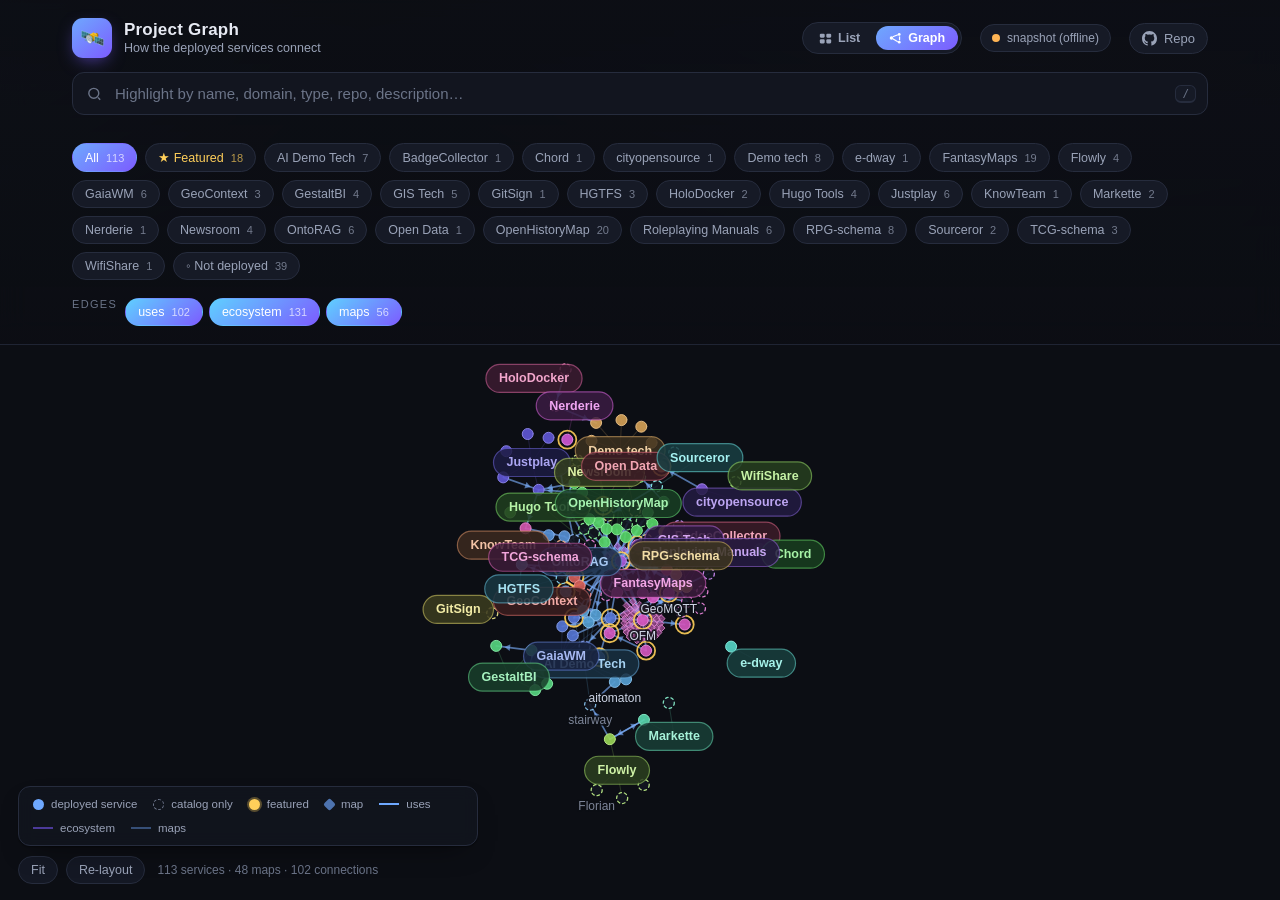
==== graph.html @ fc4bdd08 "chore: refresh deployed-projects snapshot" ====
<!doctype html>
<html lang="en">
<head>
<meta charset="utf-8" />
<meta name="viewport" content="width=device-width, initial-scale=1" />
<title>Project Graph · sirmmo</title>
<meta name="description" content="How the deployed sirmmo services connect: dependencies, ecosystems and forwards as an interactive graph." />
<link rel="icon" href="data:image/svg+xml,&lt;svg xmlns='http://www.w3.org/2000/svg' viewBox='0 0 100 100'&gt;&lt;text y='.9em' font-size='90'&gt;🛰️&lt;/text&gt;&lt;/svg&gt;" />
<link rel="stylesheet" href="shell.css" />
<style>
  /* ---- graph-view layout: fixed viewport, the canvas takes what's left ---- */
  body { height: 100vh; display: flex; flex-direction: column; overflow: hidden; }
  header { position: static; flex: none; }
  main { flex: 1 1 auto; position: relative; min-height: 0; }
  canvas { position: absolute; inset: 0; width: 100%; height: 100%; display: block; touch-action: none; cursor: grab; }
  canvas.grabbing { cursor: grabbing; }

  /* ---- heads-up controls ---- */
  .hud { position: absolute; left: 18px; bottom: 16px; display: flex; flex-direction: column; gap: 10px; pointer-events: none; }
  .hud > * { pointer-events: auto; }
  .legend {
    display: flex; flex-wrap: wrap; gap: 12px 16px; max-width: 460px;
    padding: 11px 14px; border-radius: 12px; border: 1px solid var(--line);
    background: rgba(18,21,31,.86); backdrop-filter: blur(8px); box-shadow: var(--shadow);
    font-size: 11.5px; color: var(--txt-dim);
  }
  .legend i { display: inline-flex; align-items: center; gap: 7px; font-style: normal; }
  .legend .sw { width: 11px; height: 11px; border-radius: 50%; flex: none; }
  .legend .sw.dep { background: #6ea8fe; }
  .legend .sw.undep { background: transparent; border: 1.5px dashed #6b7488; }
  .legend .sw.feat { background: #ffcf5a; box-shadow: 0 0 0 2px rgba(255,207,90,.3); }
  .legend .sw.nok { background: var(--warn); }
  .legend .sw.map { width: 9px; height: 9px; border-radius: 2px; transform: rotate(45deg); background: #6ea8fe; opacity: .65; }
  .legend .ln { width: 20px; height: 0; border-top: 2px solid; flex: none; }
  .legend .ln.uses { border-color: #6ea8fe; }
  .legend .ln.eco { border-color: #7c5cff; opacity: .55; }
  .legend .ln.fwd { border-top-style: dashed; border-color: var(--warn); }
  .legend .ln.repo { border-top-style: dotted; border-color: var(--ok); }
  .legend .ln.hosts { border-color: #6ea8fe; opacity: .4; }
  .tools { display: flex; gap: 8px; align-items: center; }
  .tools button {
    font: inherit; font-size: 12.5px; color: var(--txt-dim); cursor: pointer;
    padding: 6px 12px; border-radius: 999px; border: 1px solid var(--line);
    background: rgba(22,26,38,.9); transition: all .14s;
  }
  .tools button:hover { color: var(--txt); border-color: var(--accent); }
  .count { font-size: 12px; color: var(--txt-faint); padding-left: 4px; }

  /* ---- hover tooltip ---- */
  .tip {
    position: absolute; z-index: 20; pointer-events: none; opacity: 0;
    transform: translate(-50%, -140%); transition: opacity .1s;
    padding: 7px 11px; border-radius: 9px; border: 1px solid var(--line);
    background: rgba(12,14,20,.94); box-shadow: var(--shadow);
    font-size: 12.5px; white-space: nowrap; max-width: 320px; overflow: hidden; text-overflow: ellipsis;
  }
  .tip.on { opacity: 1; }
  .tip .t2 { color: var(--txt-faint); font-size: 11px; margin-top: 2px; }

  /* ---- detail panel ---- */
  .panel {
    position: absolute; top: 16px; right: 16px; bottom: 16px; width: 336px; max-width: calc(100vw - 32px);
    display: none; flex-direction: column; gap: 13px; overflow-y: auto; overscroll-behavior: contain;
    padding: 18px; border-radius: var(--radius); border: 1px solid var(--line);
    background: linear-gradient(180deg, rgba(22,26,38,.97), rgba(27,32,48,.97));
    backdrop-filter: blur(10px); box-shadow: var(--shadow); z-index: 30;
  }
  .panel.open { display: flex; }
  .panel.feat { border-color: rgba(255,200,90,.42); }
  .panel h2 { margin: 0; font-size: 17px; line-height: 1.25; word-break: break-word; padding-right: 26px; }
  .panel .eyebrow { font-size: 11px; letter-spacing: .12em; text-transform: uppercase; color: var(--txt-faint); }
  .panel .close {
    position: absolute; top: 13px; right: 13px; width: 26px; height: 26px; border-radius: 50%;
    display: grid; place-items: center; cursor: pointer; color: var(--txt-faint);
    border: 1px solid var(--line); background: var(--panel); font-size: 14px; line-height: 1;
  }
  .panel .close:hover { color: var(--txt); border-color: var(--accent); }
  .panel .desc { font-size: 12.5px; line-height: 1.5; color: var(--txt-dim); }
  .panel section { display: flex; flex-direction: column; gap: 7px; }
  .panel section > .lbl { font-size: 10.5px; letter-spacing: .1em; text-transform: uppercase; color: var(--txt-faint); }
  .panel .dep { display: flex; flex-direction: column; gap: 6px; padding: 10px 12px; border-radius: 10px;
    border: 1px solid var(--line-soft); background: var(--bg-soft); }
  .panel .dep .d1 { display: flex; align-items: center; gap: 8px; font-size: 13px; font-weight: 600; word-break: break-all; }
  .panel .dep .d1 .attn { margin-top: 0; }
  .panel .dep a:hover { color: var(--accent); }
  .panel .rel { display: flex; flex-wrap: wrap; gap: 6px; }
  .panel .rel button {
    font: inherit; font-size: 11.5px; cursor: pointer; color: var(--txt-dim);
    padding: 4px 10px; border-radius: 999px; border: 1px solid var(--line); background: var(--bg-soft);
  }
  .panel .rel button:hover { color: var(--txt); border-color: var(--accent); }
  .panel .meta { font-size: 11.5px; color: var(--txt-faint); word-break: break-all; }
  .panel .meta b { color: var(--txt-dim); font-weight: 600; }
  .panel .golist { font-size: 12px; color: var(--txt-dim); text-decoration: underline; text-underline-offset: 2px; }

  @media (max-width: 720px) {
    .panel { top: auto; right: 8px; left: 8px; bottom: 8px; width: auto; max-height: 52%; }
    .hud { left: 10px; bottom: 10px; }
    .legend { max-width: calc(100vw - 20px); font-size: 11px; gap: 8px 12px; }
  }
</style>
</head>
<body>
<header>
  <div class="wrap">
    <div class="top">
      <div class="brand">
        <div class="logo">🛰️</div>
        <div>
          <h1>Project Graph</h1>
          <p>How the deployed services connect</p>
        </div>
      </div>
      <div class="grow"></div>
      <nav class="views">
        <a href="./">
          <svg width="13" height="13" viewBox="0 0 16 16" fill="currentColor"><rect x="1" y="2" width="6" height="5" rx="1.4"/><rect x="9" y="2" width="6" height="5" rx="1.4"/><rect x="1" y="9" width="6" height="5" rx="1.4"/><rect x="9" y="9" width="6" height="5" rx="1.4"/></svg>
          List
        </a>
        <a class="on" href="graph.html" aria-current="page">
          <svg width="13" height="13" viewBox="0 0 16 16" fill="none" stroke="currentColor" stroke-width="1.5"><path d="M4.6 5.9 11 3.4M4.7 8.3l6.1 3.6M13 5.5v4.6"/><circle cx="3" cy="7.4" r="2.1" fill="currentColor" stroke="none"/><circle cx="12.6" cy="3" r="1.7" fill="currentColor" stroke="none"/><circle cx="12.6" cy="12.6" r="1.7" fill="currentColor" stroke="none"/></svg>
          Graph
        </a>
      </nav>
      <span id="status" class="status snap"><span class="dot"></span><span id="statusText">loading…</span></span>
      <a class="ghlink" href="https://github.com/sirmmo/projects" target="_blank" rel="noopener">
        <svg width="15" height="15" viewBox="0 0 16 16" fill="currentColor"><path d="M8 0C3.58 0 0 3.58 0 8a8 8 0 0 0 5.47 7.59c.4.07.55-.17.55-.38l-.01-1.49c-2.01.37-2.53-.49-2.69-.94-.09-.23-.48-.94-.82-1.13-.28-.15-.68-.52-.01-.53.63-.01 1.08.58 1.23.82.72 1.21 1.87.87 2.33.66.07-.52.28-.87.51-1.07-1.78-.2-3.64-.89-3.64-3.95 0-.87.31-1.59.82-2.15-.08-.2-.36-1.02.08-2.12 0 0 .67-.21 2.2.82a7.4 7.4 0 0 1 4 0c1.53-1.04 2.2-.82 2.2-.82.44 1.1.16 1.92.08 2.12.51.56.82 1.27.82 2.15 0 3.07-1.87 3.75-3.65 3.95.29.25.54.73.54 1.48l-.01 2.2c0 .21.15.46.55.38A8 8 0 0 0 16 8c0-4.42-3.58-8-8-8Z"/></svg>
        Repo
      </a>
    </div>
    <div class="searchbar">
      <svg width="17" height="17" viewBox="0 0 24 24" fill="none" stroke="currentColor" stroke-width="2"><circle cx="11" cy="11" r="7"/><path d="m20 20-3-3"/></svg>
      <input id="q" type="search" placeholder="Highlight by name, domain, type, repo, description…" autocomplete="off" spellcheck="false" />
      <span class="hint"><kbd>/</kbd></span>
    </div>
    <div class="chips" id="chips"></div>
    <div class="chips types" id="edgeChips"></div>
  </div>
</header>

<main>
  <canvas id="cv" aria-label="Graph of deployed services and their dependencies. The list view at the site root carries the same information as text."></canvas>
  <div class="hud">
    <div class="legend" id="legend"></div>
    <div class="tools">
      <button id="fit" title="Fit the graph to the window">Fit</button>
      <button id="shake" title="Re-run the layout">Re-layout</button>
      <span class="count" id="count"></span>
    </div>
  </div>
  <div class="tip" id="tip"></div>
  <aside class="panel" id="panel"></aside>
</main>

<script src="sheet.js"></script>
<script>
/* DATA:START */
const PROJECTS = [
  {
    "name": "",
    "domain": "https://ingmmo.com/aitomaton/",
    "ecosystem": "AI Demo Tech",
    "service": "aitomaton",
    "be": "",
    "fe": "GH Pages",
    "others": "",
    "description": "",
    "forward": "",
    "attention": "ok",
    "featured": ""
  },
  {
    "name": "",
    "domain": "https://ingmmo.com/needle-openai",
    "ecosystem": "AI Demo Tech",
    "service": "needle-openai wrapper",
    "be": "",
    "fe": "GH Pages",
    "others": "",
    "description": "",
    "forward": "",
    "attention": "ok",
    "featured": ""
  },
  {
    "name": "",
    "domain": "https://ingmmo.com/openai-maple/",
    "ecosystem": "AI Demo Tech",
    "service": "openai-maple",
    "be": "",
    "fe": "GH Pages",
    "others": "",
    "description": "",
    "forward": "",
    "attention": "ok",
    "featured": ""
  },
  {
    "name": "",
    "domain": "https://ingmmo.com/openai-MobileMoE/",
    "ecosystem": "AI Demo Tech",
    "service": "openai-mobileMoE",
    "be": "",
    "fe": "GH Pages",
    "others": "",
    "description": "",
    "forward": "",
    "attention": "ok",
    "featured": ""
  },
  {
    "name": "",
    "domain": "https://ingmmo.com/openai-supra/",
    "ecosystem": "AI Demo Tech",
    "service": "openai-supra",
    "be": "",
    "fe": "",
    "others": "",
    "description": "",
    "forward": "",
    "attention": "ok",
    "featured": ""
  },
  {
    "name": "",
    "domain": "badgecollector.org",
    "ecosystem": "BadgeCollector",
    "service": "BadgeCollector",
    "be": "Cloudflare",
    "fe": "GH Pages",
    "others": "",
    "description": "A small public catalogue where third-party apps quietly pin badges to the people who earned them: append-only files, git as the audit log, no database. Recipients open their wall from the SHA-256 of their email; issuers post through a relay Worker, with JS and Python SDKs.",
    "forward": "",
    "attention": "ok",
    "featured": ""
  },
  {
    "name": "",
    "domain": "https://ingmmo.com/chord",
    "ecosystem": "Chord",
    "service": "Chord",
    "be": "",
    "fe": "GH Pages",
    "others": "",
    "description": "",
    "forward": "",
    "attention": "ok",
    "featured": ""
  },
  {
    "name": "",
    "domain": "https://www.cityopensource.com",
    "ecosystem": "cityopensource",
    "service": "cityopensource",
    "be": "",
    "fe": "",
    "others": "",
    "description": "",
    "forward": "",
    "attention": "ok",
    "featured": ""
  },
  {
    "name": "",
    "domain": "https://ingmmo.com/drivelite/",
    "ecosystem": "Demo tech",
    "service": "drivelite",
    "be": "",
    "fe": "GH Pages",
    "others": "",
    "description": "",
    "forward": "",
    "attention": "ok",
    "featured": ""
  },
  {
    "name": "",
    "domain": "https://ingmmo.com/openapi-gateway/",
    "ecosystem": "Demo tech",
    "service": "openapi-gateway",
    "be": "",
    "fe": "GH Pages",
    "others": "",
    "description": "",
    "forward": "",
    "attention": "ok",
    "featured": ""
  },
  {
    "name": "",
    "domain": "https://ingmmo.com/pg_i18n/",
    "ecosystem": "Demo tech",
    "service": "pg_i18n",
    "be": "",
    "fe": "",
    "others": "",
    "description": "",
    "forward": "",
    "attention": "ok",
    "featured": "yes"
  },
  {
    "name": "",
    "domain": "https://xul-j.github.io",
    "ecosystem": "Demo tech",
    "service": "xul-j, xul-j Java bridge, xul-j .Net bridge",
    "be": "",
    "fe": "GH Pages",
    "others": "",
    "description": "",
    "forward": "",
    "attention": "ok",
    "featured": ""
  },
  {
    "name": "",
    "domain": "https://www.hoponmobility.com",
    "ecosystem": "e-dway",
    "service": "hoponmobility",
    "be": "",
    "fe": "",
    "others": "",
    "description": "",
    "forward": "",
    "attention": "ok",
    "featured": ""
  },
  {
    "name": "",
    "domain": "cbrpnk.fantasymaps.org",
    "ecosystem": "FantasyMaps",
    "service": "OFM",
    "be": "",
    "fe": "Server",
    "others": "",
    "description": "Cyberpunk-themed restyling of the FantasyMaps map stack - the OFM atlas dressed for cyberpunk campaigns.",
    "forward": "",
    "attention": "ok",
    "featured": ""
  },
  {
    "name": "",
    "domain": "https://cbrpnk.fantasymaps.org",
    "ecosystem": "FantasyMaps",
    "service": "CBR+PNK OFM Chrome",
    "be": "",
    "fe": "GH Pages",
    "others": "",
    "description": "",
    "forward": "",
    "attention": "ok",
    "featured": ""
  },
  {
    "name": "",
    "domain": "https://github.com/openfantasymap/ticker",
    "ecosystem": "FantasyMaps",
    "service": "odw ticker",
    "be": "",
    "fe": "",
    "others": "",
    "description": "",
    "forward": "",
    "attention": "ok",
    "featured": ""
  },
  {
    "name": "",
    "domain": "lcars.fantasymaps.org",
    "ecosystem": "FantasyMaps",
    "service": "OFM, LCARS OFM Chrome",
    "be": "",
    "fe": "Server",
    "others": "",
    "description": "LCARS-themed restyling of the FantasyMaps map stack, built on the @openfantasymap/lcars-* design-system family (core, Angular, React, web components) for Star Trek games and props.",
    "forward": "",
    "attention": "ok",
    "featured": ""
  },
  {
    "name": "",
    "domain": "map.fantasymaps.org",
    "ecosystem": "FantasyMaps",
    "service": "OFM",
    "be": "Server",
    "fe": "Netlify",
    "others": "",
    "description": "The FantasyMaps atlas itself - the interactive map of imaginary worlds, from Faerûn and Middle-earth to a gaming group's own setting, served from the OFM tile stack.",
    "forward": "",
    "attention": "ok",
    "featured": "yes"
  },
  {
    "name": "",
    "domain": "pipboy.fantasymaps.org",
    "ecosystem": "FantasyMaps",
    "service": "OFM, Pipboy OFM Chrome",
    "be": "",
    "fe": "Netlify",
    "others": "",
    "description": "Pip-Boy 3000 restyling of the FantasyMaps map stack - the OFM atlas dressed as a Fallout wrist computer.",
    "forward": "",
    "attention": "ok",
    "featured": ""
  },
  {
    "name": "",
    "domain": "stellarcartography.org",
    "ecosystem": "FantasyMaps",
    "service": "OFM, StellarCartography, LCARS OFM Chrome, Archaeo Pro",
    "be": "--",
    "fe": "Netlify",
    "others": "",
    "description": "Stellar cartography front of the FantasyMaps stack - star systems and sci-fi space maps built on the OFM map engine.",
    "forward": "",
    "attention": "ok",
    "featured": "yes"
  },
  {
    "name": "",
    "domain": "www.fantasymaps.org",
    "ecosystem": "FantasyMaps",
    "service": "OFM",
    "be": "",
    "fe": "GH Pages",
    "others": "",
    "description": "FantasyMaps - serious tech for non-serious worlds. A digital atlas that charts imaginary worlds with real cartographic tools, plus the open-source tooling around it (tile servers, generators, a FoundryVTT module) for creators who want to map their own.",
    "forward": "",
    "attention": "ok",
    "featured": ""
  },
  {
    "name": "",
    "domain": "www.fantasymaps.org/amol-ontorag",
    "ecosystem": "FantasyMaps",
    "service": "AMOL-ontorag",
    "be": "",
    "fe": "GH Pages",
    "others": "",
    "description": "",
    "forward": "",
    "attention": "ok",
    "featured": ""
  },
  {
    "name": "",
    "domain": "www.fantasymaps.org/geomqtt/?url=wss%3A%2F%2Fgeomqtt.fantasymaps.org%2Fmqtt&set=iss",
    "ecosystem": "FantasyMaps",
    "service": "GeoMQTT",
    "be": "Server",
    "fe": "GH Pages",
    "others": "",
    "description": "Live demo of geomqtt, a Redis wrapper with MQTT output for real-time geospatial data. The page connects to a geomqtt server over MQTT-over-WebSocket and renders a live set - here the ISS - on a globe or Mercator map.",
    "forward": "",
    "attention": "ok",
    "featured": "yes"
  },
  {
    "name": "",
    "domain": "www.fantasymaps.org/maplibre-grid/",
    "ecosystem": "FantasyMaps",
    "service": "maplibre-grid",
    "be": "",
    "fe": "GH Pages",
    "others": "",
    "description": "Live demo of @openfantasymap/maplibre-grid, an npm package that generates client-side square and hexagonal VTT grids for MapLibre GL JS: cell size, rotation, hex orientation and click-to-place origin.",
    "forward": "",
    "attention": "ok",
    "featured": "yes"
  },
  {
    "name": "",
    "domain": "flowly.net",
    "ecosystem": "Flowly",
    "service": "flowly",
    "be": "Server",
    "fe": "Netlify",
    "others": "",
    "description": "",
    "forward": "",
    "attention": "ok",
    "featured": ""
  },
  {
    "name": "",
    "domain": "gaiawm.github.io",
    "ecosystem": "GaiaWM",
    "service": "GaiaWM",
    "be": "",
    "fe": "",
    "others": "gh-pages",
    "description": "GaiaWM - contextual world models: reimagining world models as contextual understanding engines so agents can perceive, interpret and act on the world. Umbrella for the Ghost Gateway, ghostkit, GhostDeck, geobard and inspector.",
    "forward": "",
    "attention": "ok",
    "featured": "yes"
  },
  {
    "name": "",
    "domain": "gaiawm.github.io/ghostdeck",
    "ecosystem": "GaiaWM",
    "service": "GhostDeck",
    "be": "",
    "fe": "",
    "others": "",
    "description": "Desktop deck (Windows, macOS, Linux) for the ghosts you own in the GaiaWM world: roster, vitals, soul and goal imprinting, decaying memories, a live map of every wanderer, the event firehose and chat. A deliberately thin Tauri shell over the gateway's owner-mode dashboard, with an option to run a ghost's mind locally against your own Ollama.",
    "forward": "",
    "attention": "ok",
    "featured": "yes"
  },
  {
    "name": "",
    "domain": "gaiawm.github.io/ghostkit",
    "ecosystem": "GaiaWM",
    "service": "Ghostkit",
    "be": "",
    "fe": "",
    "others": "",
    "description": "BYOK Python library and CLI for owning a ghost in the shared GaiaWM world. Imprint a soul and a goal, then run the agent's perceive → decide → vet → act loop on your own inference keys - a haunt is just a folder of TOML files, and the CLI makes the world match it.",
    "forward": "",
    "attention": "ok",
    "featured": ""
  },
  {
    "name": "",
    "domain": "ingmmo.com/aiproxy",
    "ecosystem": "GaiaWM",
    "service": "AI Proxy",
    "be": "Vercel",
    "fe": "",
    "others": "",
    "description": "aiproxy is an OpenAI-compatible gateway that fuses a wrapped LLM with a reusable fabric of Model Context Protocol servers. Point any OpenAI client at it, pick an assistant as the model, and the gateway runs the whole agentic tool loop for you - returning a normal OpenAI response.",
    "forward": "",
    "attention": "ok",
    "featured": "yes"
  },
  {
    "name": "",
    "domain": "www.fantasymaps.org/geobard",
    "ecosystem": "GaiaWM",
    "service": "geobard",
    "be": "",
    "fe": "GH Pages",
    "others": "",
    "description": "Open-source FastAPI service that turns a GeoJSON scene into natural-language prose - window views, answers to questions about the scene, image-generation prompts, and photo reading. Speaks the OpenAI chat-completions API; it is the narration engine behind GaiaWM.",
    "forward": "",
    "attention": "ok",
    "featured": ""
  },
  {
    "name": "",
    "domain": "geocontext.info",
    "ecosystem": "GeoContext",
    "service": "geocontext",
    "be": "",
    "fe": "GH Pages",
    "others": "",
    "description": "GeoContext - a free, declarative way to publish a map of any public dataset: drop a geocontext.json into a public GitHub repo and open it as an interactive map, or add a story.json and read it as a scrolling article that moves the map. No fork, no build, no account. Apache-2.0, by OpenHistoryMap.",
    "forward": "",
    "attention": "ok",
    "featured": "yes"
  },
  {
    "name": "",
    "domain": "geocontext.info/geocontext-front",
    "ecosystem": "GeoContext",
    "service": "geocontext",
    "be": "--",
    "fe": "GH Pages",
    "others": "",
    "description": "The GeoContext viewer front end - renders any geocontext.json from a public GitHub repo as an interactive map.",
    "forward": "",
    "attention": "ok",
    "featured": ""
  },
  {
    "name": "",
    "domain": "geocontext.info/geocontext-storybook",
    "ecosystem": "GeoContext",
    "service": "geocontext storybook",
    "be": "--",
    "fe": "GH Pages",
    "others": "",
    "description": "GeoContext Storybook - the longform, scroll-driven story runner for GeoContext data: prose that moves the map.",
    "forward": "",
    "attention": "ok",
    "featured": ""
  },
  {
    "name": "",
    "domain": "gestaltbi.github.io",
    "ecosystem": "GestaltBI",
    "service": "Gestalt BI",
    "be": "--",
    "fe": "--",
    "others": "gh-pages",
    "description": "GestaltBI - stream-based performance intelligence for the people who actually have to read their numbers. Upload a CSV or spreadsheet; it infers the columns and renders interactive maps, charts and tables across three opinionated cuts (longitudinal, synchronic, change-force decomposition). Open source, runs offline, with Sheets, Excel and desktop authoring add-ons.",
    "forward": "",
    "attention": "ok",
    "featured": ""
  },
  {
    "name": "",
    "domain": "https://gestaltbi.github.io/inference/",
    "ecosystem": "GestaltBI",
    "service": "gestaltbi/inference",
    "be": "",
    "fe": "",
    "others": "",
    "description": "",
    "forward": "",
    "attention": "ok",
    "featured": ""
  },
  {
    "name": "",
    "domain": "https://gestaltbi.github.io/storybook/",
    "ecosystem": "GestaltBI",
    "service": "gestaltbi/storybook",
    "be": "",
    "fe": "",
    "others": "",
    "description": "",
    "forward": "",
    "attention": "ok",
    "featured": ""
  },
  {
    "name": "",
    "domain": "https://gestaltbi.github.io/stream/",
    "ecosystem": "GestaltBI",
    "service": "gestaltbi/stream",
    "be": "",
    "fe": "",
    "others": "",
    "description": "",
    "forward": "",
    "attention": "ok",
    "featured": ""
  },
  {
    "name": "",
    "domain": "openwinemap.org",
    "ecosystem": "GIS Tech",
    "service": "OHM",
    "be": "--",
    "fe": "GH Pages",
    "others": "",
    "description": "",
    "forward": "",
    "attention": "ok",
    "featured": ""
  },
  {
    "name": "",
    "domain": "hgtfs.github.io",
    "ecosystem": "HGTFS",
    "service": "hgtfs",
    "be": "",
    "fe": "GH Pages",
    "others": "",
    "description": "Home of HGTFS, the Historical General Transit Feed Specification - a GTFS extension for transit networks that change over decades rather than over a timetable. Hosts the spec plus the viewer, the edge tracer and the aggregated multi-country feed.",
    "forward": "",
    "attention": "ok",
    "featured": "yes"
  },
  {
    "name": "",
    "domain": "hgtfs.github.io/viewer",
    "ecosystem": "HGTFS",
    "service": "hgtfs viewer",
    "be": "",
    "fe": "GH Pages",
    "others": "",
    "description": "Time-aware viewer for HGTFS feeds: drop in a .zip (or load one straight from a GitHub repo) and scrub the years to watch a historical railway network open, close and change operator, with stations fading across their uncertainty windows.",
    "forward": "",
    "attention": "ok",
    "featured": ""
  },
  {
    "name": "",
    "domain": "hugo-tools.github.io",
    "ecosystem": "Hugo Tools",
    "service": "Hugo Tools",
    "be": "--",
    "fe": "--",
    "others": "gh-pages",
    "description": "Hugo Tools - tools that make authoring Hugo sites nicer: Hugo Studio, a Rust/TypeScript desktop editor with live preview and git; its plugin marketplace; and wp2static, which converts WordPress dumps into Hugo or Jekyll content. All MIT.",
    "forward": "",
    "attention": "ok",
    "featured": "yes"
  },
  {
    "name": "",
    "domain": "swpatterns.com",
    "ecosystem": "Hugo Tools",
    "service": "SoftwarePatterns",
    "be": "--",
    "fe": "Netlify",
    "others": "",
    "description": "A catalogue of software design patterns with per-language code specimens, browsable by pattern or by language and open to contributions.",
    "forward": "",
    "attention": "ok",
    "featured": ""
  },
  {
    "name": "",
    "domain": "https://chwazi.justplaybo.it",
    "ecosystem": "Justplay",
    "service": "JusplayBo Chwazi",
    "be": "",
    "fe": "Netlify",
    "others": "",
    "description": "",
    "forward": "",
    "attention": "ok",
    "featured": ""
  },
  {
    "name": "",
    "domain": "justplaybo.github.io/justplay-editor/",
    "ecosystem": "Justplay",
    "service": "Jusplay games launcher editor",
    "be": "--",
    "fe": "GH Pages",
    "others": "",
    "description": "",
    "forward": "",
    "attention": "ok",
    "featured": ""
  },
  {
    "name": "",
    "domain": "justplaybo.it",
    "ecosystem": "Justplay",
    "service": "Justplay Home",
    "be": "--",
    "fe": "Netlify",
    "others": "",
    "description": "Just Play Bologna - Arci social-promotion association running a ludoteca at the Casa del Popolo: board games, roleplaying, chess and subbuteo every week in via Bentini 20, Bologna.",
    "forward": "",
    "attention": "ok",
    "featured": ""
  },
  {
    "name": "",
    "domain": "launcher.justplaybo.it",
    "ecosystem": "Justplay",
    "service": "jusplay games launcher",
    "be": "",
    "fe": "GH Pages",
    "others": "",
    "description": "JustPlay Game Launcher - a shared game board for the table you can't sit around. Pick a name, share a room code, and every marker you move is live for everyone in the room, over public MQTT. No account and no server of your own; it syncs the pieces and enforces no rules.",
    "forward": "",
    "attention": "ok",
    "featured": ""
  },
  {
    "name": "",
    "domain": "sherlock.justplaybo.it",
    "ecosystem": "Justplay",
    "service": "Sherlock Holmes Consulting Detective",
    "be": "--",
    "fe": "Netlify",
    "others": "",
    "description": "Companion web app for the Italian edition of Sherlock Holmes - Consulente Investigativo, including the Carlton House / Queen's Park expansion, the Scrittore Senza Nome cases and the Baker Street Irregulars edition. A Leaflet map of Victorian London; the whole session stays in the browser's localStorage.",
    "forward": "",
    "attention": "ok",
    "featured": ""
  },
  {
    "name": "",
    "domain": "markette.org",
    "ecosystem": "Markette",
    "service": "markette",
    "be": "Server",
    "fe": "GH Pages",
    "others": "",
    "description": "",
    "forward": "",
    "attention": "ok",
    "featured": ""
  },
  {
    "name": "",
    "domain": "nerderie.org",
    "ecosystem": "Nerderie",
    "service": "Nerderie Blog",
    "be": "--",
    "fe": "--",
    "others": "Medium",
    "description": "Nerderie - the nerd-culture blog, published on Medium.",
    "forward": "",
    "attention": "ok",
    "featured": "yes"
  },
  {
    "name": "",
    "domain": "ministry.ofdata.org",
    "ecosystem": "Newsroom",
    "service": "ministry of data",
    "be": "",
    "fe": "",
    "others": "",
    "description": "Ministry of Data - independent evaluations and analyses of open datasets worldwide, scored on six axes, argued in full and reproducible, with no vendor money.",
    "forward": "",
    "attention": "ok",
    "featured": "yes"
  },
  {
    "name": "",
    "domain": "hub.ontorag.org",
    "ecosystem": "OntoRAG",
    "service": "Ontorag Hub",
    "be": "Vercel",
    "fe": "GH Pages",
    "others": "",
    "description": "OntoRAG Hub - the shared registry and front for OntoRAG ontologies, schemas and MCP endpoints.",
    "forward": "",
    "attention": "ok",
    "featured": "yes"
  },
  {
    "name": "",
    "domain": "mcp.rpg-schema.org",
    "ecosystem": "OntoRAG",
    "service": "ontorag mcp, RPG-Schema",
    "be": "Vercel",
    "fe": "--",
    "others": "",
    "description": "MCP server for OntoRAG exposing the Roleplay Gaming RDF Schema and all relevant ontologies",
    "forward": "",
    "attention": "ok",
    "featured": ""
  },
  {
    "name": "",
    "domain": "mcp.tcg-schema.org",
    "ecosystem": "OntoRAG",
    "service": "ontorag mcp, TCG-Schema",
    "be": "Vercel",
    "fe": "--",
    "others": "",
    "description": "MCP server for OntoRAG exposing the Tabletop Card Gaming RDF Schema and all relevant ontologies",
    "forward": "",
    "attention": "ok",
    "featured": ""
  },
  {
    "name": "",
    "domain": "ontorag.org",
    "ecosystem": "OntoRAG",
    "service": "OntoRAG",
    "be": "",
    "fe": "GH Pages",
    "others": "",
    "description": "OntoRAG - ontology-driven retrieval-augmented generation for governed, explainable knowledge systems: the CLI, the core library, the schemas, and the case for governance over plain GraphRAG.",
    "forward": "",
    "attention": "ok",
    "featured": ""
  },
  {
    "name": "",
    "domain": "archaeo.pro",
    "ecosystem": "OpenHistoryMap",
    "service": "Archaeo Pro",
    "be": "Vercel",
    "fe": "Netlify",
    "others": "",
    "description": "archaeo·pro - a field-first tool for Italian archaeological surveillance (sorveglianze archeologiche): field, office and archive in one PWA, exporting DOCX/PDF reports and pushing data to OpenHistoryMap. For freelance archaeologists.",
    "forward": "",
    "attention": "ok",
    "featured": "yes"
  },
  {
    "name": "",
    "domain": "blog.openhistorymap.org",
    "ecosystem": "OpenHistoryMap",
    "service": "OHM Blog",
    "be": "--",
    "fe": "--",
    "others": "Medium, Substack",
    "description": "The Open History Map blog - project news, data notes and digital-humanities write-ups, published on Medium and Substack.",
    "forward": "",
    "attention": "ok",
    "featured": "yes"
  },
  {
    "name": "",
    "domain": "games.ofancientrome.org",
    "ecosystem": "OpenHistoryMap",
    "service": "games.ofancientrome.org",
    "be": "",
    "fe": "",
    "others": "",
    "description": "The board, dice and guessing games ancient Rome actually played - latrones, the fifteen men on three dice, three pebbles scratched on a step - with their rules, their history and a live shared table you can play with friends on the JustPlay engine.",
    "forward": "",
    "attention": "ok",
    "featured": ""
  },
  {
    "name": "",
    "domain": "games.ofthepast.org",
    "ecosystem": "OpenHistoryMap",
    "service": "games.ofthepast.org",
    "be": "",
    "fe": "",
    "others": "",
    "description": "The great board, sowing, dice and guessing games of human history from every continent - senet, go, mancala, a dreidel at Hanukkah - with their rules, their history and a live shared table on the JustPlay engine.",
    "forward": "",
    "attention": "ok",
    "featured": ""
  },
  {
    "name": "",
    "domain": "https://www.openhistorymap.org/cited-geojson/",
    "ecosystem": "OpenHistoryMap",
    "service": "cited-geojson",
    "be": "",
    "fe": "",
    "others": "",
    "description": "",
    "forward": "",
    "attention": "ok",
    "featured": ""
  },
  {
    "name": "",
    "domain": "ideas.ofancientrome.org",
    "ecosystem": "OpenHistoryMap",
    "service": "ideas.ofancientrome.org",
    "be": "--",
    "fe": "GH Pages",
    "others": "",
    "description": "A timeline of the inventions, ideas and institutions of Rome - concrete, the aqueduct, Roman law, the Julian calendar - and the minds who devised them, 753 BC to AD 476. Built on Wikidata and Wikipedia, with speaking avatars for the best-recorded thinkers.",
    "forward": "",
    "attention": "ok",
    "featured": ""
  },
  {
    "name": "",
    "domain": "index.openhistorymap.org",
    "ecosystem": "OpenHistoryMap",
    "service": "OHM",
    "be": "Server",
    "fe": "GH Pages",
    "others": "",
    "description": "The OpenHistoryMap data index - a searchable catalogue of the datasets behind OHM, curated in Zotero and published through the index API and its importers.",
    "forward": "",
    "attention": "ok",
    "featured": ""
  },
  {
    "name": "",
    "domain": "map.of911.org",
    "ecosystem": "OpenHistoryMap",
    "service": "map of 911",
    "be": "",
    "fe": "GH Pages",
    "others": "",
    "description": "An interactive map of the morning of 11 September 2001: the four hijacked flights as timed tracks, the places they struck, the events of the morning and the President's route. Scrub the clock to watch it unfold; drawn from the 9/11 Commission Report.",
    "forward": "",
    "attention": "ok",
    "featured": ""
  },
  {
    "name": "",
    "domain": "map.ofww1.org",
    "ecosystem": "OpenHistoryMap",
    "service": "map.ofww1.org",
    "be": "",
    "fe": "GH Pages",
    "others": "",
    "description": "Map of items for wikidata and THOR projects related to WW1.",
    "forward": "",
    "attention": "ok",
    "featured": ""
  },
  {
    "name": "",
    "domain": "map.ofww2.org",
    "ecosystem": "OpenHistoryMap",
    "service": "map.ofww2.org",
    "be": "",
    "fe": "GH Pages",
    "others": "",
    "description": "Map of items for wikidata and THOR projects related to WW2.",
    "forward": "",
    "attention": "ok",
    "featured": ""
  },
  {
    "name": "",
    "domain": "map.openhistorymap.org",
    "ecosystem": "OpenHistoryMap",
    "service": "OHM",
    "be": "Server",
    "fe": "Netlify",
    "others": "",
    "description": "The Open History Map itself - the interactive web-GIS map of historical and archaeological data, served from the OHM tile stack.",
    "forward": "",
    "attention": "ok",
    "featured": ""
  },
  {
    "name": "",
    "domain": "ohm.openhistoryline.org",
    "ecosystem": "OpenHistoryMap",
    "service": "ohl",
    "be": "",
    "fe": "GH Pages",
    "others": "",
    "description": "OpenHistoryLine - an interactive timeline of history's events, drawn from Wikidata and PeriodO, built on the timel.in component.",
    "forward": "",
    "attention": "ok",
    "featured": ""
  },
  {
    "name": "",
    "domain": "openculturemap.com",
    "ecosystem": "OpenHistoryMap",
    "service": "OpenCultureMap",
    "be": "--",
    "fe": "GH Pages",
    "others": "",
    "description": "A weekly-refreshed cultural map of Europe: museums, archaeological sites, art and heritage drawn from OpenStreetMap and enriched with Wikidata.",
    "forward": "",
    "attention": "ok",
    "featured": ""
  },
  {
    "name": "",
    "domain": "rulers.ofancientrome.org",
    "ecosystem": "OpenHistoryMap",
    "service": "rulers.ofancientrome.org",
    "be": "--",
    "fe": "GH Pages",
    "others": "",
    "description": "A portrait gallery of the rulers of Rome - kings, consuls and emperors from 753 BC to the fall of the West in 476 - walkable along the line of succession, built on Wikidata and Wikipedia, with speaking avatars for the best-recorded lives.",
    "forward": "",
    "attention": "ok",
    "featured": ""
  },
  {
    "name": "",
    "domain": "rulers.ofthepast.org",
    "ecosystem": "OpenHistoryMap",
    "service": "rulers.ofthepast.org",
    "be": "",
    "fe": "GH Pages",
    "others": "",
    "description": "A synchronic atlas of world rulers from antiquity to the eighteenth century: move the meridian to any year and see who held power across the world at the same moment. Built on Wikipedia and Wikidata, with speaking avatars for the best-recorded lives.",
    "forward": "",
    "attention": "ok",
    "featured": ""
  },
  {
    "name": "",
    "domain": "timeline.of911.org",
    "ecosystem": "OpenHistoryMap",
    "service": "events of 911",
    "be": "",
    "fe": "GH Pages",
    "others": "",
    "description": "An interactive minute-by-minute timeline of 11 September 2001, drawn from the public record and the 9/11 Commission Report, on the timel.in component.",
    "forward": "",
    "attention": "ok",
    "featured": ""
  },
  {
    "name": "",
    "domain": "timeline.ofww1.org",
    "ecosystem": "OpenHistoryMap",
    "service": "ohl",
    "be": "",
    "fe": "GH Pages",
    "others": "",
    "description": "An interactive timeline of the First World War (1914–1918), drawn from Wikidata and built on the timel.in component.",
    "forward": "",
    "attention": "ok",
    "featured": ""
  },
  {
    "name": "",
    "domain": "timeline.ofww2.org",
    "ecosystem": "OpenHistoryMap",
    "service": "ohl",
    "be": "",
    "fe": "GH Pages",
    "others": "",
    "description": "An interactive timeline of the Second World War (1939–1945), drawn from Wikidata and built on the timel.in component.",
    "forward": "",
    "attention": "ok",
    "featured": ""
  },
  {
    "name": "",
    "domain": "www.openhistorymap.org",
    "ecosystem": "OpenHistoryMap",
    "service": "OHM",
    "be": "",
    "fe": "GH Pages",
    "others": "",
    "description": "Open History Map - the digital map of the past. An Italian non-profit building an open web-GIS platform for spatial historical and archaeological data: the map, the dataset index and the tools around them, for digital-humanities research.",
    "forward": "",
    "attention": "ok",
    "featured": "yes"
  },
  {
    "name": "",
    "domain": "rpg-schema.org",
    "ecosystem": "RPG-schema",
    "service": "OntoRAG, RPG-Schema",
    "be": "--",
    "fe": "GH Pages",
    "others": "",
    "description": "Roleplay Gaming RDF Schema for simpler interoperability",
    "forward": "",
    "attention": "ok",
    "featured": ""
  },
  {
    "name": "",
    "domain": "sirmmo.itch.io",
    "ecosystem": "RPG-schema",
    "service": "Vespri, Genova, La Corona di Poseidonia, Figures of a Future Past, Whudunnit S&V, OntoRAG",
    "be": "",
    "fe": "",
    "others": "",
    "description": "Marco Montanari's itch.io shelf: TTRPG one-shots and game-design tools - Vespri 1282, Genova 1507, La Corona di Poseidonia, Figures of a Future Past and ECB Ludic Anomaly Division - Forged-in-the-Dark scenarios grounded in OpenHistoryMap geographic data.",
    "forward": "",
    "attention": "ok",
    "featured": ""
  },
  {
    "name": "",
    "domain": "forge.cardsapi.com",
    "ecosystem": "TCG-schema",
    "service": "cardsapi forge",
    "be": "Vercel",
    "fe": "GH Pages",
    "others": "",
    "description": "CardForge - a browser-based trading-card designer: build card templates, fill them from spreadsheet data, and store projects directly in your own GitHub repos. Shared starter layouts live in cardforge-templates.",
    "forward": "",
    "attention": "ok",
    "featured": ""
  },
  {
    "name": "",
    "domain": "tcg-schema.org",
    "ecosystem": "TCG-schema",
    "service": "OntoRAG, TCG-Schema",
    "be": "--",
    "fe": "GH Pages",
    "others": "",
    "description": "Tabletop Card Gaming RDF Schema for simpler interoperability",
    "forward": "",
    "attention": "ok",
    "featured": ""
  }
];
const SERVICES = [
  {
    "name": "Archaeo Pro",
    "type": "SPA",
    "subtype": "",
    "package": "",
    "ecosystem": "OpenHistoryMap",
    "uses": "",
    "repo": "https://github.com/openhistorymap/archaeo-pro",
    "description": "Archaeo Pro - servizi per archeologi"
  },
  {
    "name": "3D Model Commons",
    "type": "SPA, Backend",
    "subtype": "",
    "package": "",
    "ecosystem": "OpenHistoryMap",
    "uses": "OHM",
    "repo": "",
    "description": ""
  },
  {
    "name": "OFM",
    "type": "SPA, Backend, Blog",
    "subtype": "",
    "package": "",
    "ecosystem": "FantasyMaps",
    "uses": "OHM, GeoMQTT, BadgeCollector, maplibre-grid",
    "repo": "https://github.com/FantasyMaps",
    "description": ""
  },
  {
    "name": "OHM",
    "type": "SPA, Backend, Blog",
    "subtype": "",
    "package": "",
    "ecosystem": "OpenHistoryMap",
    "uses": "BadgeCollector",
    "repo": "https://github.com/openhistorymap",
    "description": ""
  },
  {
    "name": "holodocker",
    "type": "SPA, Backend",
    "subtype": "",
    "package": "",
    "ecosystem": "HoloDocker",
    "uses": "openapi-gateway",
    "repo": "https://github.com/HoloDocker",
    "description": ""
  },
  {
    "name": "OntoRAG",
    "type": "SPA, Backend, Blog",
    "subtype": "",
    "package": "",
    "ecosystem": "OntoRAG",
    "uses": "openai-mobileMoE, openai-maple, OpenGolfMap, needle-openai wrapper, AI Proxy",
    "repo": "https://github.com/ontorag",
    "description": ""
  },
  {
    "name": "Gestalt BI",
    "type": "SPA",
    "subtype": "",
    "package": "",
    "ecosystem": "GestaltBI",
    "uses": "gestaltbi/inference, gestaltbi/stream, gestaltbi/storybook",
    "repo": "https://github.com/GestaltBI",
    "description": ""
  },
  {
    "name": "diryofanllm",
    "type": "Blog",
    "subtype": "",
    "package": "",
    "ecosystem": "Demo tech, Hugo Tools",
    "uses": "Hugo Tools",
    "repo": "",
    "description": ""
  },
  {
    "name": "diaryofelimkors",
    "type": "Blog",
    "subtype": "",
    "package": "",
    "ecosystem": "FantasyMaps, Hugo Tools",
    "uses": "Hugo Tools",
    "repo": "",
    "description": ""
  },
  {
    "name": "wifi share",
    "type": "SPA, Backend",
    "subtype": "",
    "package": "",
    "ecosystem": "WifiShare",
    "uses": "",
    "repo": "https://github.com/WiFiShare",
    "description": "servzio di raccolta e share di reti wifi disponibili e pubbliche"
  },
  {
    "name": "gitsign",
    "type": "SPA, Backend",
    "subtype": "",
    "package": "",
    "ecosystem": "GitSign",
    "uses": "",
    "repo": "https://github.com/sirmmo/gitsign.com",
    "description": "dimmi che repo hai starrato e ti dirò chi sei"
  },
  {
    "name": "Newsroom",
    "type": "SPA, Backend",
    "subtype": "",
    "package": "",
    "ecosystem": "Newsroom",
    "uses": "OntoRAG",
    "repo": "",
    "description": ""
  },
  {
    "name": "Agents of the Multiverse",
    "type": "SPA, Backend",
    "subtype": "",
    "package": "",
    "ecosystem": "FantasyMaps",
    "uses": "OFM, RPG-Schema, RPG-Schema Vault",
    "repo": "",
    "description": ""
  },
  {
    "name": "OFM FleetCommand",
    "type": "SPA, Backend",
    "subtype": "",
    "package": "",
    "ecosystem": "FantasyMaps",
    "uses": "OHM, LCARS OFM Chrome, geocontext",
    "repo": "",
    "description": ""
  },
  {
    "name": "BarCodeClash",
    "type": "SPA, Backend",
    "subtype": "",
    "package": "",
    "ecosystem": "FantasyMaps",
    "uses": "",
    "repo": "https://github.com/BarCodeClash",
    "description": ""
  },
  {
    "name": "SoftwarePatterns",
    "type": "",
    "subtype": "",
    "package": "",
    "ecosystem": "Hugo Tools",
    "uses": "",
    "repo": "",
    "description": ""
  },
  {
    "name": "geocontext",
    "type": "Webfront",
    "subtype": "",
    "package": "",
    "ecosystem": "GeoContext",
    "uses": "OHM",
    "repo": "https://github.com/ohm-geocontext",
    "description": ""
  },
  {
    "name": "BadgeCollector",
    "type": "",
    "subtype": "",
    "package": "",
    "ecosystem": "BadgeCollector",
    "uses": "",
    "repo": "",
    "description": ""
  },
  {
    "name": "Justplay Home",
    "type": "",
    "subtype": "",
    "package": "",
    "ecosystem": "Justplay",
    "uses": "",
    "repo": "",
    "description": ""
  },
  {
    "name": "Sherlock Holmes Consulting Detective",
    "type": "",
    "subtype": "",
    "package": "",
    "ecosystem": "Justplay",
    "uses": "",
    "repo": "",
    "description": ""
  },
  {
    "name": "OpenGolfMap",
    "type": "",
    "subtype": "",
    "package": "",
    "ecosystem": "Demo tech, GIS Tech",
    "uses": "",
    "repo": "https://github.com/sirmmo/opengolfmap",
    "description": ""
  },
  {
    "name": "GaiaWM",
    "type": "",
    "subtype": "",
    "package": "",
    "ecosystem": "GaiaWM",
    "uses": "GeoMQTT, geobard, inspector, AI Proxy, OFM, OHM",
    "repo": "",
    "description": ""
  },
  {
    "name": "GeoMQTT",
    "type": "Backend",
    "subtype": "",
    "package": "",
    "ecosystem": "GIS Tech",
    "uses": "",
    "repo": "",
    "description": ""
  },
  {
    "name": "GeoMQTT-Maplibre",
    "type": "Library",
    "subtype": "npm",
    "package": "@openfantasymap/geomqtt-maplibre",
    "ecosystem": "GIS Tech",
    "uses": "GeoMQTT",
    "repo": "",
    "description": ""
  },
  {
    "name": "GeoMQTT-leaflet",
    "type": "Library",
    "subtype": "npm",
    "package": "@openfantasymap/geomqtt-leaflet",
    "ecosystem": "GIS Tech",
    "uses": "GeoMQTT",
    "repo": "",
    "description": ""
  },
  {
    "name": "OpenCultureMap",
    "type": "Webfront",
    "subtype": "",
    "package": "",
    "ecosystem": "OpenHistoryMap",
    "uses": "OHM, OntoRAG",
    "repo": "https://github.com/openhistorymap/openculturmap",
    "description": ""
  },
  {
    "name": "OpenArtMap",
    "type": "Webfront",
    "subtype": "",
    "package": "",
    "ecosystem": "OpenHistoryMap",
    "uses": "OHM, OntoRAG",
    "repo": "",
    "description": ""
  },
  {
    "name": "maplibre-grid",
    "type": "Library",
    "subtype": "npm",
    "package": "@openfantasymap/maplibre-grid",
    "ecosystem": "FantasyMaps",
    "uses": "",
    "repo": "http://www.fantasymaps.org/maplibre-grid/",
    "description": ""
  },
  {
    "name": "rulers.ofthepast.org",
    "type": "Webfront",
    "subtype": "gh page",
    "package": "",
    "ecosystem": "OpenHistoryMap",
    "uses": "OHM",
    "repo": "",
    "description": ""
  },
  {
    "name": "rulers.ofancientrome.org",
    "type": "Webfront",
    "subtype": "gh page",
    "package": "",
    "ecosystem": "OpenHistoryMap",
    "uses": "OHM",
    "repo": "",
    "description": ""
  },
  {
    "name": "rulers.ofancientegypt.org",
    "type": "Webfront",
    "subtype": "gh page",
    "package": "",
    "ecosystem": "OpenHistoryMap",
    "uses": "OHM",
    "repo": "",
    "description": ""
  },
  {
    "name": "ideas.ofancientrome.org",
    "type": "Webfront",
    "subtype": "gh page",
    "package": "",
    "ecosystem": "OpenHistoryMap",
    "uses": "OHM",
    "repo": "",
    "description": ""
  },
  {
    "name": "cardsapi forge",
    "type": "Webfront",
    "subtype": "",
    "package": "",
    "ecosystem": "TCG-schema",
    "uses": "TCG-Schema",
    "repo": "https://github.com/openfantasymap/cardsapi.designer",
    "description": ""
  },
  {
    "name": "ministry of data",
    "type": "",
    "subtype": "",
    "package": "",
    "ecosystem": "Open Data",
    "uses": "OntoRAG",
    "repo": "",
    "description": ""
  },
  {
    "name": "Vespri",
    "type": "RPG Manual",
    "subtype": "itch.io",
    "package": "https://sirmmo.itch.io/vespri-1282",
    "ecosystem": "Roleplaying Manuals",
    "uses": "OHM, RPG-Schema",
    "repo": "https://github.com/sirmmo/palermo_1282",
    "description": ""
  },
  {
    "name": "Genova",
    "type": "RPG Manual",
    "subtype": "itch.io",
    "package": "https://sirmmo.itch.io/genova-1507",
    "ecosystem": "Roleplaying Manuals",
    "uses": "OHM, RPG-Schema",
    "repo": "https://github.com/sirmmo/genova-1507",
    "description": ""
  },
  {
    "name": "La Corona di Poseidonia",
    "type": "RPG Manual",
    "subtype": "itch.io",
    "package": "https://sirmmo.itch.io/la-corona-di-poseidonia",
    "ecosystem": "Roleplaying Manuals",
    "uses": "OHM, RPG-Schema",
    "repo": "",
    "description": ""
  },
  {
    "name": "Figures of a Future Past",
    "type": "RPG Manual",
    "subtype": "itch.io",
    "package": "https://sirmmo.itch.io/figures-of-a-future-past",
    "ecosystem": "Roleplaying Manuals",
    "uses": "OFM, RPG-Schema",
    "repo": "https://github.com/sirmmo/figures_of_a_future_past",
    "description": ""
  },
  {
    "name": "ECB-LAD",
    "type": "RPG Manual",
    "subtype": "itch.io",
    "package": "https://sirmmo.itch.io/ecb-ludic-anomaly-division",
    "ecosystem": "Roleplaying Manuals",
    "uses": "RPG-Schema",
    "repo": "https://github.com/sirmmo/ecb-ludic-anomaly-division",
    "description": ""
  },
  {
    "name": "map.ofww2.org",
    "type": "Webfront",
    "subtype": "",
    "package": "",
    "ecosystem": "OpenHistoryMap",
    "uses": "",
    "repo": "",
    "description": ""
  },
  {
    "name": "map.ofww1.org",
    "type": "Webfront",
    "subtype": "",
    "package": "",
    "ecosystem": "OpenHistoryMap",
    "uses": "",
    "repo": "",
    "description": ""
  },
  {
    "name": "games.ofancientrome.org",
    "type": "Webfront",
    "subtype": "gh page",
    "package": "",
    "ecosystem": "OpenHistoryMap",
    "uses": "jusplay games launcher",
    "repo": "https://github.com/openhistorymap/games.ofancientrome.org",
    "description": ""
  },
  {
    "name": "jusplay games launcher",
    "type": "Webfront",
    "subtype": "gh page",
    "package": "",
    "ecosystem": "Justplay",
    "uses": "cardsapi forge",
    "repo": "",
    "description": ""
  },
  {
    "name": "games.ofthepast.org",
    "type": "Webfront",
    "subtype": "gh page",
    "package": "",
    "ecosystem": "Justplay",
    "uses": "jusplay games launcher",
    "repo": "https://github.com/openhistorymap/games.ofthepast.org",
    "description": ""
  },
  {
    "name": "ontorag mcp",
    "type": "",
    "subtype": "",
    "package": "",
    "ecosystem": "OntoRAG",
    "uses": "",
    "repo": "",
    "description": ""
  },
  {
    "name": "ohl",
    "type": "Webfront",
    "subtype": "gh page",
    "package": "",
    "ecosystem": "OpenHistoryMap",
    "uses": "timel.in",
    "repo": "",
    "description": ""
  },
  {
    "name": "timel.in",
    "type": "Library",
    "subtype": "npm",
    "package": "",
    "ecosystem": "OpenHistoryMap",
    "uses": "",
    "repo": "",
    "description": ""
  },
  {
    "name": "geobard",
    "type": "Library",
    "subtype": "docker",
    "package": "",
    "ecosystem": "GaiaWM",
    "uses": "",
    "repo": "https://github.com/openfantasymap/geobard",
    "description": ""
  },
  {
    "name": "inspector",
    "type": "Library",
    "subtype": "docker",
    "package": "",
    "ecosystem": "GaiaWM",
    "uses": "",
    "repo": "https://github.com/openfantasymap/inspector",
    "description": ""
  },
  {
    "name": "hgtfs",
    "type": "Webfront",
    "subtype": "",
    "package": "",
    "ecosystem": "HGTFS",
    "uses": "OHM",
    "repo": "",
    "description": ""
  },
  {
    "name": "hgtfs viewer",
    "type": "SPA",
    "subtype": "",
    "package": "",
    "ecosystem": "HGTFS",
    "uses": "hgtfs",
    "repo": "",
    "description": ""
  },
  {
    "name": "AI Proxy",
    "type": "Library, Backend, Docker",
    "subtype": "docker",
    "package": "",
    "ecosystem": "AI Demo Tech, GaiaWM",
    "uses": "",
    "repo": "",
    "description": ""
  },
  {
    "name": "Whudunnit S&V",
    "type": "RPG Manual",
    "subtype": "itch.io",
    "package": "",
    "ecosystem": "Roleplaying Manuals",
    "uses": "OFM, RPG-Schema",
    "repo": "",
    "description": ""
  },
  {
    "name": "Ghostkit",
    "type": "Library",
    "subtype": "pypy",
    "package": "",
    "ecosystem": "GaiaWM",
    "uses": "GaiaWM",
    "repo": "",
    "description": ""
  },
  {
    "name": "GhostDeck",
    "type": "Desktop",
    "subtype": "gh page",
    "package": "",
    "ecosystem": "GaiaWM",
    "uses": "GaiaWM",
    "repo": "",
    "description": ""
  },
  {
    "name": "Hugo Tools",
    "type": "Desktop",
    "subtype": "gh page",
    "package": "",
    "ecosystem": "Hugo Tools",
    "uses": "",
    "repo": "",
    "description": ""
  },
  {
    "name": "OHM Blog",
    "type": "",
    "subtype": "medium",
    "package": "",
    "ecosystem": "OpenHistoryMap",
    "uses": "",
    "repo": "",
    "description": ""
  },
  {
    "name": "Nerderie Blog",
    "type": "",
    "subtype": "medium",
    "package": "",
    "ecosystem": "Nerderie",
    "uses": "",
    "repo": "",
    "description": ""
  },
  {
    "name": "OntoRAG Hub",
    "type": "SPA, Backend",
    "subtype": "",
    "package": "",
    "ecosystem": "OntoRAG",
    "uses": "OntoRAG, openai-mobileMoE, openai-maple",
    "repo": "",
    "description": ""
  },
  {
    "name": "Map of 911",
    "type": "",
    "subtype": "gh page",
    "package": "",
    "ecosystem": "OpenHistoryMap",
    "uses": "OHM",
    "repo": "",
    "description": ""
  },
  {
    "name": "Events of 911",
    "type": "",
    "subtype": "gh page",
    "package": "",
    "ecosystem": "OpenHistoryMap",
    "uses": "OHM",
    "repo": "",
    "description": ""
  },
  {
    "name": "Vault of data",
    "type": "",
    "subtype": "gh page",
    "package": "",
    "ecosystem": "Newsroom",
    "uses": "Hugo Tools",
    "repo": "",
    "description": ""
  },
  {
    "name": "Sheets of data",
    "type": "",
    "subtype": "gh page",
    "package": "",
    "ecosystem": "Newsroom",
    "uses": "Hugo Tools",
    "repo": "",
    "description": ""
  },
  {
    "name": "Schema of data",
    "type": "",
    "subtype": "gh page",
    "package": "",
    "ecosystem": "OntoRAG",
    "uses": "Hugo Tools",
    "repo": "",
    "description": ""
  },
  {
    "name": "Trains of the Past",
    "type": "",
    "subtype": "gh page",
    "package": "",
    "ecosystem": "HGTFS",
    "uses": "OHM, hgtfs viewer",
    "repo": "",
    "description": ""
  },
  {
    "name": "geocontext storybook",
    "type": "SPA, Webfront",
    "subtype": "gh page",
    "package": "",
    "ecosystem": "GeoContext",
    "uses": "OHM",
    "repo": "https://github.com/ohm-geocontext/geocontext-storybook",
    "description": ""
  },
  {
    "name": "geocontext front",
    "type": "SPA, Webfront",
    "subtype": "gh page",
    "package": "",
    "ecosystem": "GeoContext",
    "uses": "OHM",
    "repo": "https://github.com/ohm-geocontext/geocontext-front",
    "description": ""
  },
  {
    "name": "cities of distant worlds",
    "type": "SPA, Backend",
    "subtype": "gh page",
    "package": "",
    "ecosystem": "FantasyMaps",
    "uses": "odw ticker",
    "repo": "",
    "description": ""
  },
  {
    "name": "wars of distant worlds",
    "type": "SPA, Backend",
    "subtype": "gh page",
    "package": "",
    "ecosystem": "FantasyMaps",
    "uses": "odw ticker",
    "repo": "",
    "description": ""
  },
  {
    "name": "inns of distant worlds",
    "type": "SPA, Backend",
    "subtype": "gh page",
    "package": "",
    "ecosystem": "FantasyMaps",
    "uses": "odw ticker, BadgeCollector",
    "repo": "",
    "description": ""
  },
  {
    "name": "tansports of distant worlds",
    "type": "SPA, Backend",
    "subtype": "gh page",
    "package": "",
    "ecosystem": "FantasyMaps",
    "uses": "odw ticker",
    "repo": "",
    "description": ""
  },
  {
    "name": "odw ticker",
    "type": "Docker",
    "subtype": "docker",
    "package": "ghcr.io/openfantasymap/ticker",
    "ecosystem": "FantasyMaps",
    "uses": "",
    "repo": "https://github.com/openfantasymap/ticker",
    "description": ""
  },
  {
    "name": "needle-openai wrapper",
    "type": "Docker",
    "subtype": "pypy, docker",
    "package": "",
    "ecosystem": "AI Demo Tech",
    "uses": "",
    "repo": "",
    "description": ""
  },
  {
    "name": "hoponmobility",
    "type": "SPA, Backend, Webfront, Docker",
    "subtype": "",
    "package": "",
    "ecosystem": "e-dway",
    "uses": "",
    "repo": "",
    "description": ""
  },
  {
    "name": "cityopensource",
    "type": "Webfront",
    "subtype": "",
    "package": "",
    "ecosystem": "cityopensource",
    "uses": "pg_i18n",
    "repo": "",
    "description": ""
  },
  {
    "name": "ministry of data",
    "type": "Webfront",
    "subtype": "gh page",
    "package": "",
    "ecosystem": "Open Data",
    "uses": "Hugo Tools",
    "repo": "",
    "description": ""
  },
  {
    "name": "RPG-Schema",
    "type": "Webfront",
    "subtype": "gh page",
    "package": "",
    "ecosystem": "RPG-schema",
    "uses": "OntoRAG",
    "repo": "",
    "description": ""
  },
  {
    "name": "TCG-Schema",
    "type": "Webfront",
    "subtype": "gh page",
    "package": "",
    "ecosystem": "TCG-schema",
    "uses": "OntoRAG",
    "repo": "",
    "description": ""
  },
  {
    "name": "LCARS OFM Chrome",
    "type": "Webfront",
    "subtype": "gh page",
    "package": "",
    "ecosystem": "FantasyMaps",
    "uses": "OFM",
    "repo": "",
    "description": ""
  },
  {
    "name": "Pipboy OFM Chrome",
    "type": "Webfront",
    "subtype": "gh page",
    "package": "",
    "ecosystem": "FantasyMaps",
    "uses": "OFM",
    "repo": "",
    "description": ""
  },
  {
    "name": "StellarCartography",
    "type": "",
    "subtype": "",
    "package": "",
    "ecosystem": "FantasyMaps",
    "uses": "OFM, LCARS OFM Chrome",
    "repo": "",
    "description": ""
  },
  {
    "name": "AMOL-ontorag",
    "type": "Webfront, Library",
    "subtype": "gh page",
    "package": "",
    "ecosystem": "FantasyMaps",
    "uses": "OntoRAG, RPG-Schema",
    "repo": "",
    "description": ""
  },
  {
    "name": "Grounder",
    "type": "Backend, Webfront",
    "subtype": "gh page",
    "package": "",
    "ecosystem": "KnowTeam",
    "uses": "newsroom, OntoRAG",
    "repo": "",
    "description": ""
  },
  {
    "name": "RPG-Schema Vault",
    "type": "",
    "subtype": "",
    "package": "",
    "ecosystem": "RPG-schema",
    "uses": "OntoRAG, RPG-Schema",
    "repo": "",
    "description": ""
  },
  {
    "name": "holobook",
    "type": "",
    "subtype": "",
    "package": "",
    "ecosystem": "HoloDocker",
    "uses": "holodocker",
    "repo": "",
    "description": ""
  },
  {
    "name": "Jusplay games launcher editor",
    "type": "Webfront, Library",
    "subtype": "gh page",
    "package": "gh page",
    "ecosystem": "Justplay",
    "uses": "jusplay games launcher",
    "repo": "",
    "description": ""
  },
  {
    "name": "drivelite",
    "type": "Docker",
    "subtype": "gh page",
    "package": "https://ingmmo.com/drivelite/",
    "ecosystem": "Demo tech",
    "uses": "",
    "repo": "",
    "description": ""
  },
  {
    "name": "gestaltbi/inference",
    "type": "Library",
    "subtype": "npm",
    "package": "@gestaltbi/inference",
    "ecosystem": "GestaltBI",
    "uses": "",
    "repo": "https://github.com/GestaltBI/inference",
    "description": ""
  },
  {
    "name": "gestaltbi/stream",
    "type": "Library",
    "subtype": "npm",
    "package": "@gestaltbi/stream",
    "ecosystem": "GestaltBI",
    "uses": "",
    "repo": "https://github.com/GestaltBI/stream",
    "description": ""
  },
  {
    "name": "gestaltbi/storybook",
    "type": "Library",
    "subtype": "npm",
    "package": "@gestaltbi/storybook",
    "ecosystem": "GestaltBI",
    "uses": "",
    "repo": "https://github.com/GestaltBI/storybook",
    "description": ""
  },
  {
    "name": "openai-mobileMoE",
    "type": "Library, Docker",
    "subtype": "docker, pypy",
    "package": "",
    "ecosystem": "AI Demo Tech",
    "uses": "",
    "repo": "",
    "description": ""
  },
  {
    "name": "openai-maple",
    "type": "Library, Docker",
    "subtype": "docker, pypy",
    "package": "",
    "ecosystem": "AI Demo Tech",
    "uses": "",
    "repo": "",
    "description": ""
  },
  {
    "name": "CBR+PNK OFM Chrome",
    "type": "Webfront",
    "subtype": "gh page",
    "package": "",
    "ecosystem": "FantasyMaps",
    "uses": "OFM",
    "repo": "",
    "description": ""
  },
  {
    "name": "openai-supra",
    "type": "Docker",
    "subtype": "docker",
    "package": "",
    "ecosystem": "AI Demo Tech",
    "uses": "",
    "repo": "",
    "description": ""
  },
  {
    "name": "pg_i18n",
    "type": "Library",
    "subtype": "gh page",
    "package": "",
    "ecosystem": "Demo tech",
    "uses": "",
    "repo": "",
    "description": ""
  },
  {
    "name": "rust--vtt",
    "type": "Docker",
    "subtype": "docker",
    "package": "",
    "ecosystem": "FantasyMaps",
    "uses": "",
    "repo": "",
    "description": ""
  },
  {
    "name": "cited-geojson",
    "type": "Webfront",
    "subtype": "gh page",
    "package": "",
    "ecosystem": "OpenHistoryMap",
    "uses": "OntoRAG",
    "repo": "https://www.openhistorymap.org/cited-geojson/",
    "description": ""
  },
  {
    "name": "JusplayBo Chwazi",
    "type": "Webfront",
    "subtype": "netlify",
    "package": "",
    "ecosystem": "Justplay",
    "uses": "",
    "repo": "",
    "description": ""
  },
  {
    "name": "openapi-gateway",
    "type": "Docker",
    "subtype": "gh page, docker",
    "package": "",
    "ecosystem": "Demo tech",
    "uses": "",
    "repo": "",
    "description": ""
  },
  {
    "name": "harris-mcp",
    "type": "Library, Docker",
    "subtype": "docker",
    "package": "",
    "ecosystem": "OpenHistoryMap",
    "uses": "",
    "repo": "",
    "description": ""
  },
  {
    "name": "flowly",
    "type": "Desktop",
    "subtype": "",
    "package": "",
    "ecosystem": "Flowly",
    "uses": "stairway, markette",
    "repo": "",
    "description": ""
  },
  {
    "name": "flowly desktop",
    "type": "Desktop",
    "subtype": "",
    "package": "",
    "ecosystem": "Flowly",
    "uses": "",
    "repo": "",
    "description": ""
  },
  {
    "name": "Florian",
    "type": "Telegram",
    "subtype": "",
    "package": "",
    "ecosystem": "Flowly",
    "uses": "",
    "repo": "",
    "description": ""
  },
  {
    "name": "flowly-chrome",
    "type": "Chrome Extension",
    "subtype": "",
    "package": "",
    "ecosystem": "Flowly",
    "uses": "",
    "repo": "",
    "description": ""
  },
  {
    "name": "xul-j",
    "type": "Library",
    "subtype": "",
    "package": "",
    "ecosystem": "Demo tech",
    "uses": "",
    "repo": "",
    "description": ""
  },
  {
    "name": "xul-j .Net bridge",
    "type": "Docker",
    "subtype": "",
    "package": "",
    "ecosystem": "Demo tech",
    "uses": "",
    "repo": "",
    "description": ""
  },
  {
    "name": "xul-j Java bridge",
    "type": "Docker",
    "subtype": "",
    "package": "",
    "ecosystem": "Demo tech",
    "uses": "",
    "repo": "",
    "description": ""
  },
  {
    "name": "markette",
    "type": "Docker",
    "subtype": "",
    "package": "",
    "ecosystem": "Markette",
    "uses": "flowly",
    "repo": "",
    "description": ""
  },
  {
    "name": "markette-extension",
    "type": "Chrome Extension",
    "subtype": "",
    "package": "",
    "ecosystem": "Markette",
    "uses": "",
    "repo": "",
    "description": ""
  },
  {
    "name": "sourceror",
    "type": "Docker",
    "subtype": "",
    "package": "",
    "ecosystem": "Sourceror",
    "uses": "Newsroom",
    "repo": "",
    "description": ""
  },
  {
    "name": "sourceror-extension",
    "type": "Chrome Extension",
    "subtype": "",
    "package": "",
    "ecosystem": "Sourceror",
    "uses": "",
    "repo": "",
    "description": ""
  },
  {
    "name": "stairway",
    "type": "Docker, Telegram",
    "subtype": "",
    "package": "",
    "ecosystem": "AI Demo Tech",
    "uses": "",
    "repo": "",
    "description": ""
  },
  {
    "name": "aitomaton",
    "type": "Docker",
    "subtype": "",
    "package": "",
    "ecosystem": "AI Demo Tech",
    "uses": "stairway",
    "repo": "",
    "description": ""
  },
  {
    "name": "Chord",
    "type": "Desktop",
    "subtype": "",
    "package": "",
    "ecosystem": "",
    "uses": "",
    "repo": "",
    "description": ""
  }
];
const MAPS = [
  {
    "project": "OFM",
    "name": "Alien",
    "url": "https://map.fantasymaps.org/alien",
    "franchise": "Alien"
  },
  {
    "project": "OFM",
    "name": "Alien - Sol - IX",
    "url": "https://map.fantasymaps.org/alien-sol-ix",
    "franchise": "Alien"
  },
  {
    "project": "OFM",
    "name": "Blade Runner RPG",
    "url": "https://map.fantasymaps.org/blade_runner",
    "franchise": "Blade Runner"
  },
  {
    "project": "OFM",
    "name": "Doskvol",
    "url": "https://map.fantasymaps.org/doskvol",
    "franchise": "Blades in the Dark"
  },
  {
    "project": "OFM",
    "name": "Coriolis",
    "url": "https://map.fantasymaps.org/coriolis",
    "franchise": "Coriolis"
  },
  {
    "project": "OFM",
    "name": "Coriolis Starship",
    "url": "https://map.fantasymaps.org/coriolis-kua-iv-i",
    "franchise": "Coriolis"
  },
  {
    "project": "OFM",
    "name": "Barovia",
    "url": "https://map.fantasymaps.org/barovia2",
    "franchise": "D&D"
  },
  {
    "project": "OFM",
    "name": "Eberron",
    "url": "https://map.fantasymaps.org/eberron2",
    "franchise": "D&D"
  },
  {
    "project": "OFM",
    "name": "Krynn",
    "url": "https://map.fantasymaps.org/krynn",
    "franchise": "D&D"
  },
  {
    "project": "OFM",
    "name": "Realmspace",
    "url": "https://map.fantasymaps.org/flow-realmspace",
    "franchise": "D&D"
  },
  {
    "project": "OFM",
    "name": "Rock of Bral - Lower side",
    "url": "https://map.fantasymaps.org/rock_of_bral_lower",
    "franchise": "D&D"
  },
  {
    "project": "OFM",
    "name": "Rock of Bral - Upper side",
    "url": "https://map.fantasymaps.org/rock_of_bral_upper",
    "franchise": "D&D"
  },
  {
    "project": "OFM",
    "name": "Rock of Bral - Upper side (Open World)",
    "url": "https://map.fantasymaps.org/rock_of_bral_upper-openworld",
    "franchise": "D&D"
  },
  {
    "project": "OFM",
    "name": "Spelljammer Flow",
    "url": "https://map.fantasymaps.org/flow",
    "franchise": "D&D"
  },
  {
    "project": "OFM",
    "name": "Toril",
    "url": "https://map.fantasymaps.org/toril_2",
    "franchise": "D&D"
  },
  {
    "project": "OFM",
    "name": "discworld",
    "url": "https://map.fantasymaps.org/discworld",
    "franchise": "Discworld"
  },
  {
    "project": "OFM",
    "name": "Dune",
    "url": "https://map.fantasymaps.org/dune",
    "franchise": "Dune"
  },
  {
    "project": "OFM",
    "name": "dune-arrakis",
    "url": "https://map.fantasymaps.org/dune-arrakis",
    "franchise": "Dune"
  },
  {
    "project": "OFM",
    "name": "Bave",
    "url": "https://map.fantasymaps.org/1673286506217",
    "franchise": "Homebrew"
  },
  {
    "project": "OFM",
    "name": "Bouletland",
    "url": "https://map.fantasymaps.org/1673269691392",
    "franchise": "Homebrew"
  },
  {
    "project": "OFM",
    "name": "Eisinland",
    "url": "https://map.fantasymaps.org/1673347745872",
    "franchise": "Homebrew"
  },
  {
    "project": "OFM",
    "name": "Huia",
    "url": "https://map.fantasymaps.org/1673100874758",
    "franchise": "Homebrew"
  },
  {
    "project": "OFM",
    "name": "Lanerynes",
    "url": "https://map.fantasymaps.org/1673194637669",
    "franchise": "Homebrew"
  },
  {
    "project": "OFM",
    "name": "Luxastra Adventures",
    "url": "https://map.fantasymaps.org/luxastra",
    "franchise": "Homebrew"
  },
  {
    "project": "OFM",
    "name": "Middle Earth",
    "url": "https://map.fantasymaps.org/middle-earth",
    "franchise": "Middle-earth"
  },
  {
    "project": "OFM",
    "name": "Silent Hill",
    "url": "https://map.fantasymaps.org/silent_hill",
    "franchise": "Silent Hill"
  },
  {
    "project": "OFM",
    "name": "Star Trek Adventures - Bajor",
    "url": "https://map.fantasymaps.org/sta-bajor",
    "franchise": "Star Trek"
  },
  {
    "project": "OFM",
    "name": "Star Trek Adventures - Sol - III - I (Moon)",
    "url": "https://map.fantasymaps.org/sta-sol-iii-i",
    "franchise": "Star Trek"
  },
  {
    "project": "OFM",
    "name": "Star Trek Adventures - Sol - IV (Mars)",
    "url": "https://map.fantasymaps.org/sta-sol-iv",
    "franchise": "Star Trek"
  },
  {
    "project": "OFM",
    "name": "Star Trek Adventures - Sol - IX (Pluto)",
    "url": "https://map.fantasymaps.org/sta-sol-ix",
    "franchise": "Star Trek"
  },
  {
    "project": "OFM",
    "name": "Star Trek Adventures - Sol star system",
    "url": "https://map.fantasymaps.org/sta-sol",
    "franchise": "Star Trek"
  },
  {
    "project": "OFM",
    "name": "Star Trek Adventures - Wolf 359",
    "url": "https://map.fantasymaps.org/sta-wolf%20359",
    "franchise": "Star Trek"
  },
  {
    "project": "OFM",
    "name": "Starfleet - Deep Space 9",
    "url": "https://map.fantasymaps.org/starfleet-ds9",
    "franchise": "Star Trek"
  },
  {
    "project": "OFM",
    "name": "Starfleet - Defiant Class",
    "url": "https://map.fantasymaps.org/starfleet-defiant",
    "franchise": "Star Trek"
  },
  {
    "project": "OFM",
    "name": "Starfleet - NX Class",
    "url": "https://map.fantasymaps.org/starfleet-nx",
    "franchise": "Star Trek"
  },
  {
    "project": "OFM",
    "name": "Star Wars Galaxy",
    "url": "https://map.fantasymaps.org/sw",
    "franchise": "Star Wars"
  },
  {
    "project": "OFM",
    "name": "edworld",
    "url": "https://map.fantasymaps.org/test_edway",
    "franchise": "Test"
  },
  {
    "project": "OFM",
    "name": "Valheim - Seed Xc2ACXKUBU",
    "url": "https://map.fantasymaps.org/vh_Xc2ACXKUBU",
    "franchise": "Valheim"
  },
  {
    "project": "OFM",
    "name": "Warhammer 40K",
    "url": "https://map.fantasymaps.org/wh4k",
    "franchise": "Warhammer"
  },
  {
    "project": "OFM",
    "name": "Zelda Breath of the Wild",
    "url": "https://map.fantasymaps.org/zelda-botw",
    "franchise": "Zelda"
  },
  {
    "project": "OFM, CBR+PNK OFM Chrome",
    "name": "Cyberpunk 2077",
    "url": "https://map.fantasymaps.org/cyberpunk",
    "franchise": "Cyberpunk"
  },
  {
    "project": "OFM, GaiaWM",
    "name": "Toril",
    "url": "https://map.fantasymaps.org/toril",
    "franchise": "D&D"
  },
  {
    "project": "OFM, GaiaWM, StellarCartography",
    "name": "Star Trek Adventures",
    "url": "https://map.fantasymaps.org/sta",
    "franchise": "Star Trek"
  },
  {
    "project": "OFM, Pipboy OFM Chrome",
    "name": "Fallout",
    "url": "https://map.fantasymaps.org/fallout",
    "franchise": "Fallout"
  },
  {
    "project": "OHM",
    "name": "main map",
    "url": "https://map.openhistorymap.org",
    "franchise": "OHM"
  },
  {
    "project": "OHM, Map of 911",
    "name": "map of 9/11",
    "url": "https://map.of911.org",
    "franchise": "OHM"
  },
  {
    "project": "OHM, map.ofww1.org",
    "name": "Map of WW1",
    "url": "https://map.ofww1.org",
    "franchise": "OHM"
  },
  {
    "project": "OHM, map.ofww2.org",
    "name": "Map of WW2",
    "url": "https://map.ofww2.org",
    "franchise": "OHM"
  }
];
/* DATA:END */

/* ============================================================
   Graph model

   Nodes are catalog services (the `uses` column connects them by name),
   enriched with the deployed rows that run them; services with no deployed
   domain stay in as "not deployed" nodes. Ecosystem hubs are synthesised so
   that the many services with no dependency edge still have somewhere to sit,
   and each map a service hosts (OFM's worlds) is a leaf off that service.

   Edges:
     uses  service -> service   (catalog `uses`)
     eco   service -> ecosystem (deployed row's `ecosystem` + catalog `ecosistema`)
     fwd   service -> service   (deployed row's `forward to`, matched on domain)
     repo  service -- service   (two services sharing one repository)
     hosts service -> map       (maps tab, joined on `Project`)
   ============================================================ */
/* A map is keyed on itself rather than on a host, so a map listed under
   several projects stays one node. Two maps can still share a display name
   (OFM lists "Toril" twice, at different urls), hence the url in the key. */
const mapKey = m => "m:" + norm(m.name) + (m.url ? ":" + norm(m.url) : "");

function buildGraph(projects, services, maps) {
  const nodes = [];
  const byKey = new Map();

  const svcNode = name => {
    const key = "s:" + norm(name);
    let n = byKey.get(key);
    if (!n) {
      n = { key, kind: "svc", name, types: [], subtypes: [], pkg: "", repo: "", desc: "", depDesc: "",
            uses: [], deploys: [], ecos: [], catEcos: [], domains: [], maps: [],
            deployed: false, featured: false, nok: false };
      nodes.push(n); byKey.set(key, n);
    }
    return n;
  };

  (services || []).forEach(s => {
    if (!s.name) return;
    const n = svcNode(s.name);
    n.types = uniq(n.types.concat(splitList(s.type)));
    n.subtypes = uniq(n.subtypes.concat(splitList(s.subtype)));
    n.uses = uniq(n.uses.concat(splitList(s.uses)));
    n.catEcos = uniq(n.catEcos.concat(splitList(s.ecosystem)));
    n.pkg = n.pkg || s.package;
    n.repo = n.repo || s.repo;
    n.desc = n.desc || s.description;
  });

  // Maps (OFM's worlds, say) are filed under the service name.
  const midx = mapIndex(maps);
  nodes.filter(n => n.kind === "svc").forEach(n => { n.maps = midx[norm(n.name)] || []; });

  // Attach deployed rows. One row can run several services (comma-separated).
  const idx = serviceIndex(services);
  const deployedOn = [];
  (projects || []).forEach(p => {
    const matched = servicesFor(p, idx);
    const names = matched.length ? matched.map(s => s.name) : [p.service || p.domain];
    const ns = names.filter(Boolean).map(nm => {
      const n = svcNode(nm);
      n.deploys.push(p);
      n.deployed = true;
      if (p.domain) n.domains = uniq(n.domains.concat([p.domain]));
      if (p.ecosystem) n.ecos = uniq(n.ecos.concat([p.ecosystem]));
      if (!n.depDesc && p.description) n.depDesc = p.description;
      if (isFeat(p)) n.featured = true;
      if ((p.attention || "").toLowerCase() === "nok") n.nok = true;
      return n;
    });
    deployedOn.push({ p, ns });
  });

  // The catalog files each service under an ecosystem of its own, which is the
  // only ecosystem a service with no deployed domain has. Deployment ecosystems
  // stay first: a service takes the colour of the one it is deployed in.
  nodes.filter(n => n.kind === "svc").forEach(n => {
    n.ecos = uniq(n.ecos.concat(n.catEcos));
    n.desc = n.depDesc || n.desc;          // the deployed row describes it best now
    if (!n.maps.length) n.maps = midx[norm(n.name)] || [];
  });

  // Ecosystem hubs. Hues are spread by the golden angle over the sorted list so
  // neighbouring ecosystems never end up the same colour.
  const ecoNames = uniq(nodes.flatMap(n => n.ecos)).sort((a, b) => a.toLowerCase().localeCompare(b.toLowerCase()));
  const hueOf = {};
  ecoNames.forEach((e, i) => { hueOf[e] = Math.round((i * 137.508 + 205) % 360); });
  ecoNames.forEach(e => {
    const n = { key: "e:" + norm(e), kind: "eco", name: e, hue: hueOf[e], members: 0 };
    nodes.push(n); byKey.set(n.key, n);
  });

  const links = [];
  const seen = new Set();
  const link = (s, t, kind) => {
    if (!s || !t || s === t) return;
    const id = kind + "|" + s.key + "|" + t.key;
    if (seen.has(id)) return;
    seen.add(id);
    links.push({ s, t, kind });
  };

  nodes.filter(n => n.kind === "svc").forEach(n => {
    n.ecos.forEach(e => {
      const hub = byKey.get("e:" + norm(e));
      if (hub) { hub.members++; link(n, hub, "eco"); }
    });
    n.uses.forEach(u => link(n, byKey.get("s:" + norm(u)), "uses"));
  });

  const byDomain = new Map();
  nodes.forEach(n => (n.domains || []).forEach(d => byDomain.set(norm(domainLabel(d)), n)));
  deployedOn.forEach(({ p, ns }) => {
    if (!p.forward) return;
    const target = byDomain.get(norm(domainLabel(p.forward)));
    ns.forEach(n => link(n, target, "fwd"));
  });

  // Services sharing a repository, chained rather than fully connected.
  const byRepo = new Map();
  nodes.filter(n => n.kind === "svc" && n.repo).forEach(n => {
    const k = n.repo.toLowerCase().replace(/\/$/, "");
    if (!byRepo.has(k)) byRepo.set(k, []);
    byRepo.get(k).push(n);
  });
  byRepo.forEach(group => {
    for (let i = 1; i < group.length; i++) link(group[i - 1], group[i], "repo");
  });

  // Maps hang off the services hosting them. A map several projects share is
  // one node with an edge to each, which is what makes it read as a bridge
  // between them instead of two lookalike leaves.
  nodes.filter(n => n.kind === "svc").forEach(n => {
    n.maps.forEach(row => {
      const key = mapKey(row);
      let m = byKey.get(key);
      if (!m) {
        m = { key, kind: "map", name: row.name, url: row.url,
              franchise: row.franchise, hosts: [], hue: null };
        nodes.push(m); byKey.set(key, m);
      }
      if (!m.hosts.includes(n)) m.hosts.push(n);
      link(n, m, "hosts");
    });
  });

  // A service takes the colour of its (first) ecosystem.
  nodes.forEach(n => {
    if (n.kind === "svc") n.hue = n.ecos.length && hueOf[n.ecos[0]] != null ? hueOf[n.ecos[0]] : null;
    n.deg = 0;
  });
  nodes.forEach(n => { if (n.kind === "map") n.hue = n.hosts.length ? n.hosts[0].hue : null; });
  // `eco` and `hosts` say where a node belongs, not what it depends on, so
  // neither counts towards the degree that sizes a node.
  links.forEach(l => { if (l.kind !== "eco" && l.kind !== "hosts") { l.s.deg++; l.t.deg++; } });

  // An entry with neither an ecosystem nor a dependency carries no relational
  // information — it is parked on a ring instead of joining the simulation,
  // where they would either invade the core or blow the graph up into a halo.
  const linked = new Set();
  links.forEach(l => { linked.add(l.s); linked.add(l.t); });
  nodes.forEach(n => { n.loose = n.kind === "svc" && !linked.has(n); });
  // A map is never loose — it always has at least one host.

  return { nodes, links, byKey };
}

/* ---------- deterministic initial layout ---------- */
function mulberry32(a) {
  return function () {
    a |= 0; a = a + 0x6D2B79F5 | 0;
    let t = Math.imul(a ^ a >>> 15, 1 | a);
    t = t + Math.imul(t ^ t >>> 7, 61 | t) ^ t;
    return ((t ^ t >>> 14) >>> 0) / 4294967296;
  };
}
function seedPositions(G, keep) {
  const rnd = mulberry32(0x5EED);
  const place = (n, x, y) => { n.x = x; n.y = y; n.vx = 0; n.vy = 0; };
  const kept = n => {
    const old = keep && keep.get(n.key);
    if (old) place(n, old.x, old.y);
    return !!old;
  };

  // Hubs first: the services are then seeded around the hub they belong to.
  const hubs = G.nodes.filter(n => n.kind === "eco");
  hubs.forEach((n, k) => {
    if (kept(n)) return;
    const a = (k / Math.max(hubs.length, 1)) * Math.PI * 2;
    place(n, Math.cos(a) * 340, Math.sin(a) * 340);
  });

  // Services with no ecosystem (catalog-only) go on an outer ring.
  const loose = G.nodes.filter(n => n.kind === "svc" && !n.ecos.length);
  G.nodes.filter(n => n.kind === "svc").forEach(n => {
    if (kept(n)) return;
    const hub = n.ecos.length ? G.byKey.get("e:" + norm(n.ecos[0])) : null;
    const a = rnd() * Math.PI * 2, r = 40 + rnd() * 90;
    if (hub) place(n, hub.x + Math.cos(a) * r, hub.y + Math.sin(a) * r);
    else {
      const k = loose.indexOf(n), b = (k / Math.max(loose.length, 1)) * Math.PI * 2;
      place(n, Math.cos(b) * 640, Math.sin(b) * 640);
    }
  });

  // Maps last, in a tight ring around the host that is now placed — a
  // service with dozens of them must not fling the simulation apart on tick 1.
  const seq = new Map();
  G.nodes.filter(n => n.kind === "map").forEach(n => {
    const anchor = n.hosts[0];                 // a shared map starts by its first
    if (!anchor) return;
    const i = seq.get(anchor.key) || 0;
    seq.set(anchor.key, i + 1);
    if (kept(n)) return;
    const a = (i / Math.max(anchor.maps.length, 1)) * Math.PI * 2;
    place(n, anchor.x + Math.cos(a) * 62, anchor.y + Math.sin(a) * 62);
  });
}

/* ---------- force simulation (small graph, plain O(n²) repulsion) ---------- */
const SPRING = {
  eco:  { len: 132, k: 0.018 },
  uses: { len: 178, k: 0.032 },
  fwd:  { len: 130, k: 0.028 },
  repo: { len: 92,  k: 0.020 },
  hosts:{ len: 58,  k: 0.055 },      // short and stiff: maps cling to their host
};
const CHARGE = { eco: 9000, svc: 2100, map: 260 };

let alpha = 1;
const reheat = (v = 0.75) => { alpha = Math.max(alpha, v); if (!raf) raf = requestAnimationFrame(frame); };

/* Unlinked services sit on an ellipse around whatever the simulation produced,
   in a stable alphabetical order. */
function placeLoose() {
  const loose = G.nodes.filter(n => n.vis && n.loose);
  if (!loose.length) return;
  const linked = G.nodes.filter(n => n.vis && !n.loose);
  let cx = 0, cy = 0, rx = 380, ry = 300;
  if (linked.length) {
    let x0 = Infinity, y0 = Infinity, x1 = -Infinity, y1 = -Infinity;
    linked.forEach(n => {
      x0 = Math.min(x0, n.x); x1 = Math.max(x1, n.x);
      y0 = Math.min(y0, n.y); y1 = Math.max(y1, n.y);
    });
    cx = (x0 + x1) / 2; cy = (y0 + y1) / 2;
    rx = (x1 - x0) / 2 + 160;                    // an ellipse tracking the core's shape
    ry = Math.max((y1 - y0) / 2 + 130, rx * 0.42);
  }
  loose.forEach((n, i) => {
    const a = -Math.PI / 2 + (i / loose.length) * Math.PI * 2;
    n.x = cx + Math.cos(a) * rx;
    n.y = cy + Math.sin(a) * ry;
    n.vx = n.vy = 0;
  });
}

function tick() {
  const vis = G.nodes.filter(n => n.vis && !n.loose);
  for (let i = 0; i < vis.length; i++) {
    const a = vis[i];
    for (let j = i + 1; j < vis.length; j++) {
      const b = vis[j];
      let dx = b.x - a.x, dy = b.y - a.y;
      let d2 = dx * dx + dy * dy;
      if (d2 < 0.5) { dx = (i - j) * 0.05 + 0.3; dy = 0.3; d2 = dx * dx + dy * dy; }
      const d = Math.sqrt(d2);
      const rep = (CHARGE[a.kind] + CHARGE[b.kind]) / 2 / d2;
      const fx = dx / d * rep, fy = dy / d * rep;
      a.vx -= fx; a.vy -= fy; b.vx += fx; b.vy += fy;
    }
  }
  G.links.forEach(l => {
    if (!l.vis) return;
    const a = l.s, b = l.t, cfg = SPRING[l.kind];
    const dx = b.x - a.x, dy = b.y - a.y;
    const d = Math.max(Math.hypot(dx, dy), 0.01);
    const f = (d - cfg.len) * cfg.k;
    const fx = dx / d * f, fy = dy / d * f;
    a.vx += fx; a.vy += fy; b.vx -= fx; b.vy -= fy;
  });
  vis.forEach(n => {
    n.vx += -n.x * 0.0021; n.vy += -n.y * 0.0021;      // gravity to the centre
    if (n === dragging) { n.vx = n.vy = 0; return; }
    n.vx *= 0.85; n.vy *= 0.85;
    n.x += n.vx * alpha; n.y += n.vy * alpha;
  });
  placeLoose();
  alpha *= 0.992;
}

/* ---------- view state ---------- */
const cv = document.getElementById("cv");
const ctx = cv.getContext("2d");
const tipEl = document.getElementById("tip");
const panel = document.getElementById("panel");
const view = { s: 1, x: 0, y: 0 };            // screen = world * s + (x, y)
const state = { q: "", eco: null, attn: false, featured: false, undeployed: false };
const edgeOn = { uses: true, eco: true, fwd: true, repo: true, hosts: true };
let G, hover = null, sel = null, dragging = null, raf = null, W = 0, H = 0, dpr = 1;

const toWorld = (px, py) => [(px - view.x) / view.s, (py - view.y) / view.s];

function visible(n) {
  if (n.kind === "map") return edgeOn.hosts && n.hosts.some(h => visible(h));
  if (n.kind === "eco") return state.eco === null ? !state.undeployed : n.name === state.eco;
  if (state.undeployed && n.deployed) return false;
  if (state.featured && !n.featured) return false;
  if (state.attn && !n.nok) return false;
  if (state.eco !== null && !n.ecos.includes(state.eco)) return false;
  return true;
}
function applyFilters() {
  G.nodes.forEach(n => { n.vis = visible(n); });
  // A dependency that is only in the catalog (no domain of its own, so no
  // ecosystem) would drop out of an ecosystem filter and leave its dependents
  // looking unconnected — pull those neighbours back in.
  if (state.eco !== null) {
    G.links.forEach(l => {
      if (l.kind !== "uses") return;
      if (l.s.vis && !l.t.deployed) l.t.vis = true;
      if (l.t.vis && !l.s.deployed) l.s.vis = true;
    });
  }
  // Drop ecosystem hubs left without a single visible member.
  const populated = new Set();
  G.links.forEach(l => { if (l.kind === "eco" && l.s.vis) populated.add(l.t); });
  G.nodes.forEach(n => { if (n.kind === "eco" && !populated.has(n)) n.vis = false; });

  // Recomputed after every adjustment above, so an map always agrees with
  // whatever its host ended up as.
  G.nodes.forEach(n => { if (n.kind === "map") n.vis = edgeOn.hosts && n.hosts.some(h => h.vis); });

  G.links.forEach(l => { l.vis = edgeOn[l.kind] && l.s.vis && l.t.vis; });
  const nMaps = G.nodes.filter(n => n.vis && n.kind === "map").length;
  document.getElementById("count").textContent =
    `${G.nodes.filter(n => n.vis && n.kind === "svc").length} services · ` +
    (nMaps ? `${nMaps} map${nMaps === 1 ? "" : "s"} · ` : "") +
    `${G.links.filter(l => l.vis && l.kind !== "eco" && l.kind !== "hosts").length} connections`;
}

const haystack = n => [n.name, n.desc, n.pkg, n.repo, n.domains.join(" "), n.ecos.join(" "),
  n.types.join(" "), n.subtypes.join(" "), n.deploys.map(p => p.name).join(" "),
  n.maps.map(i => i.name + " " + i.franchise).join(" ")].join(" ").toLowerCase();
const mapHay = n => [n.name, n.franchise, n.hosts.map(h => h.name).join(" ")].join(" ").toLowerCase();
function isMatch(n) {
  if (!state.q) return true;
  if (n.kind === "eco") return n.name.toLowerCase().includes(state.q);
  if (n.kind === "map") return state.q.split(/\s+/).every(t => mapHay(n).includes(t));
  return state.q.split(/\s+/).every(t => haystack(n).includes(t));
}

/* neighbourhood of the hovered / selected node, used to fade everything else */
function focusSet() {
  const f = hover || sel;
  if (!f) return null;
  const set = new Set([f]);
  G.links.forEach(l => { if (l.vis && l.s === f) set.add(l.t); else if (l.vis && l.t === f) set.add(l.s); });
  return set;
}

/* ---------- drawing ----------
   Shapes are drawn in world space (they zoom); all text is drawn in screen
   space at a fixed size, so labels stay readable at any zoom level. Node radii
   have a screen-space floor for the same reason — hit testing uses the same
   function, so the two stay in agreement. */
const nodeR = n => n.kind === "map"
  ? Math.max(4.4, 3.4 / view.s)
  : Math.max(6 + 3.1 * Math.sqrt(n.deg) + (n.deployed ? 2 : 0), 5.5 / view.s);
const toScreen = n => [n.x * view.s + view.x, n.y * view.s + view.y];
const px = v => v / view.s;                       // screen pixels -> world units
const LABEL_FONT = "12px -apple-system, BlinkMacSystemFont, 'Segoe UI', Inter, sans-serif";
const HUB_FONT = "700 12.5px -apple-system, BlinkMacSystemFont, 'Segoe UI', Inter, sans-serif";
const svcFill = n => n.hue === null ? "rgba(120,130,155,.30)" : `hsla(${n.hue},58%,58%,.92)`;
const svcLine = n => n.hue === null ? "rgba(150,160,185,.55)" : `hsla(${n.hue},70%,72%,.95)`;

function rr(x, y, w, h, r) {
  ctx.beginPath();
  ctx.moveTo(x + r, y);
  ctx.arcTo(x + w, y, x + w, y + h, r);
  ctx.arcTo(x + w, y + h, x, y + h, r);
  ctx.arcTo(x, y + h, x, y, r);
  ctx.arcTo(x, y, x + w, y, r);
  ctx.closePath();
}

function draw() {
  ctx.setTransform(dpr, 0, 0, dpr, 0, 0);
  ctx.clearRect(0, 0, W, H);
  ctx.setTransform(dpr * view.s, 0, 0, dpr * view.s, dpr * view.x, dpr * view.y);
  ctx.lineCap = "round";
  const focus = focusSet();
  const dim = n => (focus && !focus.has(n)) || !isMatch(n);

  /* edges */
  G.links.forEach(l => {
    if (!l.vis) return;
    const faded = focus ? !(focus.has(l.s) && focus.has(l.t)) : (!isMatch(l.s) && !isMatch(l.t));
    ctx.globalAlpha = faded ? 0.10 : 1;
    const hue = l.kind === "eco" ? (l.t.hue != null ? l.t.hue : 250) : null;
    ctx.setLineDash(l.kind === "fwd" ? [px(7), px(6)] : l.kind === "repo" ? [px(2), px(5)] : []);
    if (l.kind === "eco")       { ctx.strokeStyle = `hsla(${hue},60%,62%,.20)`; ctx.lineWidth = px(1.1); }
    else if (l.kind === "uses") { ctx.strokeStyle = "rgba(126,178,255,.62)";    ctx.lineWidth = px(1.7); }
    else if (l.kind === "fwd")  { ctx.strokeStyle = "rgba(255,180,84,.7)";      ctx.lineWidth = px(1.6); }
    else if (l.kind === "hosts"){ ctx.strokeStyle = l.t.hue === null ? "rgba(150,160,185,.28)"
                                    : `hsla(${l.t.hue},50%,62%,.32)`;           ctx.lineWidth = px(1); }
    else                        { ctx.strokeStyle = "rgba(67,211,158,.5)";      ctx.lineWidth = px(1.4); }
    ctx.beginPath();
    ctx.moveTo(l.s.x, l.s.y);
    ctx.lineTo(l.t.x, l.t.y);
    ctx.stroke();
    ctx.setLineDash([]);
    if (l.kind === "uses" || l.kind === "fwd") arrow(l);
  });
  ctx.globalAlpha = 1;

  /* maps first, so a service always sits on top of its own leaves */
  G.nodes.forEach(n => {
    if (!n.vis || n.kind !== "map") return;
    ctx.globalAlpha = dim(n) ? 0.14 : 1;
    drawMap(n);
  });

  /* service nodes (world space) */
  G.nodes.forEach(n => {
    if (!n.vis || n.kind !== "svc") return;
    ctx.globalAlpha = dim(n) ? 0.16 : 1;
    drawSvc(n);
  });

  /* text and ecosystem pills (screen space, constant size) */
  ctx.setTransform(dpr, 0, 0, dpr, 0, 0);
  drawLabels(dim);
  ctx.globalAlpha = 1;
}

/* Ecosystem pills are always drawn; service labels are then placed in priority
   order and dropped when they would collide with something already on screen,
   so the picture stays readable at any zoom instead of turning into a smear. */
function drawLabels(dim) {
  const placed = [];
  const clear = r => !placed.some(p => !(r.x1 < p.x0 || r.x0 > p.x1 || r.y1 < p.y0 || r.y0 > p.y1));

  G.nodes.filter(n => n.vis && n.kind === "eco").forEach(n => {
    ctx.globalAlpha = dim(n) ? 0.16 : 1;
    placed.push(drawHub(n));
  });

  const rank = n => n === hover || n === sel ? 0
    : n.kind === "map" ? 5 : n.featured ? 1 : n.deg ? 2 : n.deployed ? 3 : 4;
  const svc = G.nodes.filter(n => n.vis && n.kind !== "eco" && !dim(n))
    .sort((a, b) => rank(a) - rank(b) || (b.deg || 0) - (a.deg || 0) || a.name.localeCompare(b.name));

  ctx.globalAlpha = 1;
  ctx.font = LABEL_FONT;
  ctx.textAlign = "center"; ctx.textBaseline = "top";
  svc.forEach(n => {
    const [sx, sy] = toScreen(n);
    const w = Math.min(ctx.measureText(n.name).width, 150);
    const y = sy + nodeR(n) * view.s + 5;
    const box = { x0: sx - w / 2 - 4, x1: sx + w / 2 + 4, y0: y - 2, y1: y + 15 };
    const must = n === hover || n === sel;
    if (!must && !clear(box)) return;
    ctx.lineJoin = "round";
    ctx.strokeStyle = "rgba(12,14,20,.85)"; ctx.lineWidth = 3.5;
    ctx.strokeText(n.name, sx, y, 150);
    ctx.fillStyle = n.kind === "map" ? "#8d95a8" : n.deployed ? "#cfd6e6" : "#7d8598";
    ctx.fillText(n.name, sx, y, 150);
    placed.push(box);
  });
}

function arrow(l) {
  const dx = l.t.x - l.s.x, dy = l.t.y - l.s.y;
  const d = Math.max(Math.hypot(dx, dy), 0.01);
  const ux = dx / d, uy = dy / d;
  const gap = (l.t.kind === "eco" ? px(16) : nodeR(l.t)) + px(3);
  const tx = l.t.x - ux * gap, ty = l.t.y - uy * gap;
  const a = px(5.5);
  ctx.beginPath();
  ctx.moveTo(tx, ty);
  ctx.lineTo(tx - ux * a - uy * a * .62, ty - uy * a + ux * a * .62);
  ctx.lineTo(tx - ux * a + uy * a * .62, ty - uy * a - ux * a * .62);
  ctx.closePath();
  ctx.fillStyle = ctx.strokeStyle;
  ctx.fill();
}

function drawHub(n) {
  const [sx, sy] = toScreen(n);
  ctx.font = HUB_FONT;
  const w = ctx.measureText(n.name).width + 26, h = 28;
  n.w = w / view.s; n.h = h / view.s;              // hit testing happens in world units
  rr(sx - w / 2, sy - h / 2, w, h, 14);
  ctx.fillStyle = "rgba(12,14,20,.82)";
  ctx.fill();
  ctx.fillStyle = `hsla(${n.hue},55%,52%,.22)`;
  ctx.fill();
  ctx.strokeStyle = n === sel || n === hover ? `hsla(${n.hue},80%,72%,.95)` : `hsla(${n.hue},65%,64%,.55)`;
  ctx.lineWidth = n === sel || n === hover ? 2 : 1.2;
  ctx.stroke();
  ctx.fillStyle = `hsl(${n.hue},75%,80%)`;
  ctx.textAlign = "center"; ctx.textBaseline = "middle";
  ctx.fillText(n.name, sx, sy + .5);
  return { x0: sx - w / 2, x1: sx + w / 2, y0: sy - h / 2, y1: sy + h / 2 };
}

/* Maps are small diamonds in their host's colour — a different shape so
   they never read as another service at a glance. */
function drawMap(n) {
  const r = nodeR(n);
  ctx.beginPath();
  ctx.moveTo(n.x, n.y - r); ctx.lineTo(n.x + r, n.y);
  ctx.lineTo(n.x, n.y + r); ctx.lineTo(n.x - r, n.y);
  ctx.closePath();
  ctx.fillStyle = n.hue === null ? "rgba(120,130,155,.40)" : `hsla(${n.hue},45%,55%,.60)`;
  ctx.fill();
  ctx.strokeStyle = n.hue === null ? "rgba(150,160,185,.55)" : `hsla(${n.hue},62%,72%,.80)`;
  ctx.lineWidth = px(1);
  ctx.stroke();
  if (n === sel || n === hover) {
    ctx.beginPath(); ctx.arc(n.x, n.y, r + px(4), 0, Math.PI * 2);
    ctx.strokeStyle = "rgba(231,234,243,.85)"; ctx.lineWidth = px(1.3); ctx.stroke();
  }
}

function drawSvc(n) {
  const r = nodeR(n);
  ctx.beginPath();
  ctx.arc(n.x, n.y, r, 0, Math.PI * 2);
  if (n.deployed) {
    ctx.fillStyle = svcFill(n); ctx.fill();
  } else {
    ctx.fillStyle = "rgba(18,21,31,.9)"; ctx.fill();
    ctx.setLineDash([px(2.5), px(3)]);
  }
  ctx.strokeStyle = svcLine(n);
  ctx.lineWidth = px(n.deployed ? 1 : 1.3);
  ctx.stroke();
  ctx.setLineDash([]);

  if (n.featured) {
    ctx.beginPath(); ctx.arc(n.x, n.y, r + px(3.5), 0, Math.PI * 2);
    ctx.strokeStyle = "rgba(255,207,90,.9)"; ctx.lineWidth = px(1.8); ctx.stroke();
  }
  if (n === sel || n === hover) {
    ctx.beginPath(); ctx.arc(n.x, n.y, r + px(n.featured ? 7 : 5), 0, Math.PI * 2);
    ctx.strokeStyle = "rgba(231,234,243,.85)"; ctx.lineWidth = px(1.4); ctx.stroke();
  }
  if (n.nok) {
    ctx.beginPath(); ctx.arc(n.x + r * .78, n.y - r * .78, r * .32, 0, Math.PI * 2);
    ctx.fillStyle = "#ffb454"; ctx.fill();
    ctx.strokeStyle = "rgba(12,14,20,.9)"; ctx.lineWidth = 1; ctx.stroke();
  }
}

function frame() {
  raf = null;
  if (alpha > 0.004) { tick(); raf = requestAnimationFrame(frame); }
  draw();
}

/* ---------- sizing / fit ---------- */
function resize() {
  const r = cv.getBoundingClientRect();
  dpr = Math.min(window.devicePixelRatio || 1, 2);
  W = r.width; H = r.height;
  cv.width = Math.round(W * dpr); cv.height = Math.round(H * dpr);
  draw();
}
function fit() {
  const vis = G.nodes.filter(n => n.vis);
  if (!vis.length) return;
  // Bounding box of the centres plus a flat margin — deliberately independent
  // of view.s, which this function is about to change.
  let x0 = Infinity, y0 = Infinity, x1 = -Infinity, y1 = -Infinity;
  vis.forEach(n => {
    x0 = Math.min(x0, n.x); x1 = Math.max(x1, n.x);
    y0 = Math.min(y0, n.y); y1 = Math.max(y1, n.y);
  });
  const pad = 46;
  x0 -= pad; x1 += pad; y0 -= pad; y1 += pad;
  const rightGutter = panel.classList.contains("open") && W > 720 ? 360 : 24;
  const s = Math.min((W - rightGutter - 24) / (x1 - x0), (H - 90) / (y1 - y0));
  view.s = Math.max(0.22, Math.min(1.6, s));
  view.x = (W - rightGutter) / 2 - (x0 + x1) / 2 * view.s;
  view.y = (H - 60) / 2 - (y0 + y1) / 2 * view.s;
  draw();
}

/* ---------- hit testing & pointer interaction ---------- */
function nodeAt(px, py) {
  const [wx, wy] = toWorld(px, py);
  let best = null, bestD = Infinity;
  for (const n of G.nodes) {
    if (!n.vis) continue;
    if (n.kind === "eco") {
      const w = (n.w || 90) / 2, h = (n.h || 28) / 2;
      if (Math.abs(wx - n.x) <= w && Math.abs(wy - n.y) <= h) return n;
    } else {
      const d = Math.hypot(wx - n.x, wy - n.y), r = nodeR(n) + 6;
      if (d <= r && d < bestD) { best = n; bestD = d; }
    }
  }
  return best;
}

let pan = null, downAt = null, moved = false;
cv.addEventListener("pointerdown", e => {
  cv.setPointerCapture(e.pointerId);
  const rect = cv.getBoundingClientRect();
  const px = e.clientX - rect.left, py = e.clientY - rect.top;
  downAt = { px, py };
  moved = false;
  const n = nodeAt(px, py);
  if (n) { dragging = n; reheat(0.35); }
  else { pan = { x: e.clientX - view.x, y: e.clientY - view.y }; cv.classList.add("grabbing"); }
});
cv.addEventListener("pointermove", e => {
  const rect = cv.getBoundingClientRect();
  const px = e.clientX - rect.left, py = e.clientY - rect.top;
  if (downAt && Math.hypot(px - downAt.px, py - downAt.py) > 4) moved = true;
  if (dragging) {
    const [wx, wy] = toWorld(px, py);
    dragging.x = wx; dragging.y = wy;
    reheat(0.3);
    return;
  }
  if (pan) { view.x = e.clientX - pan.x; view.y = e.clientY - pan.y; draw(); return; }
  const n = nodeAt(px, py);
  if (n !== hover) { hover = n; showTip(n, px, py); draw(); }
  else if (n) showTip(n, px, py);
});
function endPointer(e) {
  if (dragging && !moved) select(dragging);
  else if (!dragging && pan && !moved) select(null);
  dragging = null; pan = null; downAt = null;
  cv.classList.remove("grabbing");
}
cv.addEventListener("pointerup", endPointer);
cv.addEventListener("pointercancel", endPointer);
cv.addEventListener("pointerleave", () => { hover = null; tipEl.classList.remove("on"); draw(); });
cv.addEventListener("dblclick", e => {
  const rect = cv.getBoundingClientRect();
  const n = nodeAt(e.clientX - rect.left, e.clientY - rect.top);
  if (n && n.kind === "map" && n.url) window.open(n.url, "_blank", "noopener");
  else if (n && n.kind === "svc" && n.domains.length) window.open(domainURL(n.domains[0]), "_blank", "noopener");
});
cv.addEventListener("wheel", e => {
  e.preventDefault();
  const rect = cv.getBoundingClientRect();
  const px = e.clientX - rect.left, py = e.clientY - rect.top;
  const [wx, wy] = toWorld(px, py);
  const k = Math.exp(-e.deltaY * 0.0016);
  view.s = Math.max(0.15, Math.min(3, view.s * k));
  view.x = px - wx * view.s; view.y = py - wy * view.s;
  draw();
}, { passive: false });

function showTip(n, px, py) {
  if (!n) { tipEl.classList.remove("on"); return; }
  const sub = n.kind === "eco"
    ? `${n.members} service${n.members === 1 ? "" : "s"}`
    : n.kind === "map"
    ? [n.franchise, n.hosts.map(h => h.name).join(" + ")].filter(Boolean).join(" · ")
    : [domainLabel(n.domains[0]), n.types.join(" · "),
       n.maps.length ? `${n.maps.length} maps` : "",
       n.deployed ? "" : "not deployed"].filter(Boolean).join(" · ");
  tipEl.innerHTML = `<div>${ESC(n.name)}</div>` + (sub ? `<div class="t2">${ESC(sub)}</div>` : "");
  tipEl.style.left = px + "px";
  tipEl.style.top = py + "px";
  tipEl.classList.add("on");
}

/* ---------- detail panel ---------- */
function select(n) {
  sel = n;
  if (!n) { panel.classList.remove("open"); draw(); return; }
  panel.className = "panel open" + (n.kind === "svc" && n.featured ? " feat" : "");
  panel.innerHTML = n.kind === "eco" ? hubPanel(n) : n.kind === "map" ? mapPanel(n) : svcPanel(n);
  panel.scrollTop = 0;
  panel.querySelector(".close").addEventListener("click", () => select(null));
  panel.querySelectorAll("[data-go]").forEach(b =>
    b.addEventListener("click", () => { const t = G.byKey.get(b.dataset.go); if (t && t.vis) { select(t); center(t); } }));
  draw();
}
function center(n) {
  view.x = (W - (W > 720 ? 360 : 0)) / 2 - n.x * view.s;
  view.y = H / 2 - n.y * view.s;
  draw();
}

function relBtns(list) {
  return list.map(n => `<button data-go="${ESC(n.key)}">${ESC(n.name)}</button>`).join("");
}
/* The panel has room to list every map, grouped by franchise so a service
   with dozens of them still reads as something with a shape. */
function mapsSection(list) {
  if (!list || !list.length) return "";
  const groups = new Map();
  list.forEach(i => {
    const k = i.franchise || "Other";
    if (!groups.has(k)) groups.set(k, []);
    groups.get(k).push(i);
  });
  const rows = [...groups.entries()]
    .sort((a, b) => (a[0] === "Other") - (b[0] === "Other") || a[0].toLowerCase().localeCompare(b[0].toLowerCase()))
    .map(([fran, items]) => `<div class="mapgrp">
      <div class="mfran">${ESC(fran)} <span class="n">${items.length}</span></div>
      <div class="mlist">${items.map(i =>
        `<button class="mlink" data-go="${ESC(mapKey(i))}">${ESC(i.name)}</button>`).join("")}</div>
    </div>`).join("");
  return `<section><span class="lbl">Maps · ${list.length}</span>${rows}</section>`;
}

function svcPanel(n) {
  const usesN = G.links.filter(l => l.kind === "uses" && l.s === n).map(l => l.t);
  const usedBy = G.links.filter(l => l.kind === "uses" && l.t === n).map(l => l.s);
  const fwd = G.links.filter(l => l.kind === "fwd" && l.s === n).map(l => l.t);
  const types = n.types.length
    ? `<div class="types">${n.types.map(t => `<span class="tbadge ${TYPE_CLASS(t)}">${ESC(t)}</span>`).join("")}
       ${n.subtypes.length ? `<span class="sub solo">${n.subtypes.map(ESC).join(", ")}</span>` : ""}</div>` : "";
  const deploys = n.deploys.map(p => {
    const badges = hostTokens(p.fe).map(t => `<span class="badge ${hostClass(t)}">${ESC(t)}</span>`)
      .concat(hostTokens(p.be).map(t => `<span class="badge ${hostClass(t)}">${ESC(t)} ·be</span>`))
      .concat(hostTokens(p.others).map(t => `<span class="badge ${hostClass(t)}">${ESC(t)}</span>`));
    const nok = (p.attention || "").toLowerCase() === "nok";
    return `<div class="dep">
      <div class="d1">
        <a href="${ESC(domainURL(p.domain))}" target="_blank" rel="noopener">${ESC(domainLabel(p.domain))} ↗</a>
        <span class="attn ${nok ? "nok" : ""}" title="${nok ? "Needs attention" : "OK"}"></span>
      </div>
      ${p.ecosystem ? `<div class="meta"><b>${ESC(p.ecosystem)}</b></div>` : ""}
      ${badges.length ? `<div class="badges">${badges.join("")}</div>` : ""}
      ${p.description && p.description !== n.desc ? `<div class="desc">${ESC(p.description)}</div>` : ""}
      ${p.forward ? `<div class="meta">→ forwards to <span class="mono">${ESC(domainLabel(p.forward))}</span></div>` : ""}
    </div>`;
  }).join("");

  return `<div class="close" title="Close">✕</div>
    <div>
      <div class="eyebrow">${n.deployed ? "Deployed service" : "Catalog service · not deployed"}</div>
      <h2>${n.featured ? '<span class="star">★</span> ' : ""}${ESC(n.name)}</h2>
    </div>
    ${types}
    ${n.desc ? `<div class="desc">${ESC(n.desc)}</div>` : ""}
    ${deploys ? `<section><span class="lbl">Deployments</span>${deploys}</section>` : ""}
    ${usesN.length ? `<section><span class="lbl">Uses</span><div class="rel">${relBtns(usesN)}</div></section>` : ""}
    ${usedBy.length ? `<section><span class="lbl">Used by</span><div class="rel">${relBtns(usedBy)}</div></section>` : ""}
    ${fwd.length ? `<section><span class="lbl">Forwards to</span><div class="rel">${relBtns(fwd)}</div></section>` : ""}
    ${mapsSection(n.maps)}
    ${n.repo || n.pkg ? `<div class="linkrow">
      ${n.repo ? `<a class="repo" href="${ESC(n.repo)}" target="_blank" rel="noopener" title="${ESC(n.repo)}">${GH_SVG}${ESC(repoLabel(n.repo))}</a>` : ""}
      ${n.pkg ? pkgHTML(n.pkg) : ""}</div>` : ""}
    <a class="golist" href="./?q=${encodeURIComponent(n.name)}">Open in the list view →</a>`;
}
function mapPanel(n) {
  return `<div class="close" title="Close">✕</div>
    <div>
      <div class="eyebrow">Map</div>
      <h2>${ESC(n.name)}</h2>
    </div>
    ${n.franchise ? `<div class="meta"><b>${ESC(n.franchise)}</b></div>` : ""}
    <section><span class="lbl">Hosted by</span><div class="rel">${relBtns(n.hosts)}</div></section>
    ${n.url ? `<div class="linkrow"><a class="repo" href="${ESC(n.url)}" target="_blank" rel="noopener" title="${ESC(n.url)}">${ESC(domainLabel(n.url))} ↗</a></div>` : ""}
    <a class="golist" href="./?q=${encodeURIComponent(n.hosts[0].name)}">Open ${ESC(n.hosts[0].name)} in the list view →</a>`;
}

function hubPanel(n) {
  const members = G.links.filter(l => l.kind === "eco" && l.t === n).map(l => l.s)
    .sort((a, b) => a.name.toLowerCase().localeCompare(b.name.toLowerCase()));
  return `<div class="close" title="Close">✕</div>
    <div>
      <div class="eyebrow">Ecosystem</div>
      <h2>${ESC(n.name)}</h2>
    </div>
    <div class="meta">${members.length} service${members.length === 1 ? "" : "s"}${
      members.some(m => !m.deployed) ? ` · ${members.filter(m => m.deployed).length} deployed` : ""}</div>
    <section><span class="lbl">Services</span><div class="rel">${relBtns(members)}</div></section>
    <a class="golist" href="./?q=${encodeURIComponent(n.name)}">Open in the list view →</a>`;
}

/* ---------- chips ---------- */
const EDGE_KINDS = [["uses", "uses"], ["eco", "ecosystem"], ["fwd", "forwards"],
  ["repo", "shared repo"], ["hosts", "maps"]];
const present = k => G.links.some(l => l.kind === k);

function renderChips() {
  const svc = G.nodes.filter(n => n.kind === "svc");
  const counts = {};
  svc.forEach(n => n.ecos.forEach(e => { counts[e] = (counts[e] || 0) + 1; }));
  const ecos = Object.keys(counts).sort((a, b) => a.toLowerCase().localeCompare(b.toLowerCase()));
  const feat = svc.filter(n => n.featured).length;
  const nok = svc.filter(n => n.nok).length;
  const und = svc.filter(n => !n.deployed).length;
  const allOn = state.eco === null && !state.attn && !state.featured && !state.undeployed;

  let html = `<div class="chip ${allOn ? "on" : ""}" data-eco="__all">All <span class="n">${svc.length}</span></div>`;
  if (feat) html += `<div class="chip star ${state.featured ? "on" : ""}" data-feat="1">★ Featured <span class="n">${feat}</span></div>`;
  ecos.forEach(e => {
    html += `<div class="chip ${state.eco === e ? "on" : ""}" data-eco="${ESC(e)}">${ESC(e)} <span class="n">${counts[e]}</span></div>`;
  });
  if (nok) html += `<div class="chip attn ${state.attn ? "on" : ""}" data-attn="1">⚠ Needs attention <span class="n">${nok}</span></div>`;
  if (und) html += `<div class="chip ${state.undeployed ? "on" : ""}" data-und="1">◦ Not deployed <span class="n">${und}</span></div>`;
  const el = document.getElementById("chips");
  el.innerHTML = html;
  el.querySelectorAll(".chip").forEach(ch => ch.addEventListener("click", () => {
    const d = ch.dataset;
    if (d.feat) state.featured = !state.featured;
    else if (d.attn) state.attn = !state.attn;
    else if (d.und) { state.undeployed = !state.undeployed; if (state.undeployed) state.eco = null; }
    else if (d.eco === "__all") { state.eco = null; state.attn = false; state.featured = false; state.undeployed = false; }
    else { state.eco = state.eco === d.eco ? null : d.eco; if (state.eco) state.undeployed = false; }
    if (sel && !visible(sel)) select(null);
    renderChips(); applyFilters(); reheat(0.8);
    setTimeout(() => fit(), 260);
  }));

  const eEl = document.getElementById("edgeChips");
  eEl.innerHTML = `<span class="flabel">Edges</span>` + EDGE_KINDS.filter(([k]) => present(k)).map(([k, label]) =>
    `<div class="chip kind ${edgeOn[k] ? "on" : ""}" data-edge="${k}">${label} <span class="n">${G.links.filter(l => l.kind === k).length}</span></div>`).join("");
  eEl.querySelectorAll(".chip").forEach(ch => ch.addEventListener("click", () => {
    edgeOn[ch.dataset.edge] = !edgeOn[ch.dataset.edge];
    renderChips(); applyFilters(); reheat(0.6);
  }));
}

/* The legend only advertises what the sheet actually produced — the catalog
   has spells where nothing forwards or shares a repo, and a legend entry for an
   edge kind that is nowhere on screen is just noise. */
function renderLegend() {
  const svc = G.nodes.filter(n => n.kind === "svc");
  const items = [`<i><span class="sw dep"></span> deployed service</i>`];
  if (svc.some(n => !n.deployed)) items.push(`<i><span class="sw undep"></span> catalog only</i>`);
  if (svc.some(n => n.featured)) items.push(`<i><span class="sw feat"></span> featured</i>`);
  if (svc.some(n => n.nok)) items.push(`<i><span class="sw nok"></span> needs attention</i>`);
  if (G.nodes.some(n => n.kind === "map")) items.push(`<i><span class="sw map"></span> map</i>`);
  EDGE_KINDS.forEach(([k, label]) => {
    if (present(k)) items.push(`<i><span class="ln ${k}"></span> ${label}</i>`);
  });
  document.getElementById("legend").innerHTML = items.join("");
}

/* ---------- bootstrap ---------- */
function setStatus(kind, text) {
  document.getElementById("status").className = "status " + kind;
  document.getElementById("statusText").textContent = text;
}

function load(projects, services, maps, keepPositions) {
  const keep = keepPositions && G ? new Map(G.nodes.map(n => [n.key, { x: n.x, y: n.y }])) : null;
  G = buildGraph(projects, services, maps);
  seedPositions(G, keep);
  renderLegend();
  renderChips();
  applyFilters();
  alpha = 1;
}

load(PROJECTS, typeof SERVICES !== "undefined" ? SERVICES : [],
     typeof MAPS !== "undefined" ? MAPS : [], false);
setStatus("snap", "snapshot");
resize();
for (let i = 0; i < 220; i++) tick();     // settle before the first paint
fit();
reheat(0.5);

/* ?focus=<service|ecosystem> deep link, used by the list view's cards */
const focusName = new URLSearchParams(location.search).get("focus");
if (focusName) {
  const n = G.byKey.get("s:" + norm(focusName)) || G.byKey.get("e:" + norm(focusName));
  if (n && n.vis) { select(n); center(n); }
  else { document.getElementById("q").value = focusName; state.q = focusName.toLowerCase(); draw(); }
}

loadLive().then(({ projects, services, maps }) => {
  if (!projects.length) { setStatus("snap", "snapshot"); return; }
  const selKey = sel && sel.key;
  load(projects, services || (typeof SERVICES !== "undefined" ? SERVICES : []),
       maps || (typeof MAPS !== "undefined" ? MAPS : []), true);
  if (selKey && G.byKey.get(selKey)) select(G.byKey.get(selKey)); else select(null);
  reheat(0.6);
  setStatus("live", "live · synced with sheet");
}).catch(() => setStatus("snap", "snapshot (offline)"));

/* ---------- controls ---------- */
window.addEventListener("resize", () => { resize(); fit(); });
document.getElementById("fit").addEventListener("click", () => fit());
document.getElementById("shake").addEventListener("click", () => {
  seedPositions(G, null); applyFilters(); alpha = 1; reheat(1);
  setTimeout(() => fit(), 900);
});

const q = document.getElementById("q");
q.addEventListener("input", e => { state.q = e.target.value.trim().toLowerCase(); draw(); });
document.addEventListener("keydown", e => {
  if (e.key === "/" && document.activeElement !== q) { e.preventDefault(); q.focus(); }
  if (e.key === "Escape") {
    if (state.q) { q.value = ""; state.q = ""; q.blur(); draw(); }
    else select(null);
  }
});
</script>
</body>
</html>
---- shell.css ----
/* Page shell shared by the two views: index.html (list) and graph.html (graph).
   Design tokens, header, search, filter chips and the badge vocabulary live here
   so both views stay visually identical. View-specific layout stays inline. */
:root {
  --bg: #0c0e14;
  --bg-soft: #12151f;
  --panel: #161a26;
  --panel-2: #1b2030;
  --line: #262c3d;
  --line-soft: #1f2433;
  --txt: #e7eaf3;
  --txt-dim: #9aa3b8;
  --txt-faint: #6b7488;
  --accent: #6ea8fe;
  --accent-2: #7c5cff;
  --ok: #43d39e;
  --warn: #ffb454;
  --radius: 14px;
  --shadow: 0 1px 2px rgba(0,0,0,.4), 0 12px 30px -16px rgba(0,0,0,.7);
}
* { box-sizing: border-box; }
html { scroll-behavior: smooth; }
body {
  margin: 0;
  font-family: -apple-system, BlinkMacSystemFont, "Segoe UI", Inter, Roboto, Helvetica, Arial, sans-serif;
  background:
    radial-gradient(1200px 600px at 80% -10%, rgba(124,92,255,.10), transparent 60%),
    radial-gradient(900px 500px at -10% 0%, rgba(110,168,254,.10), transparent 55%),
    var(--bg);
  color: var(--txt);
  -webkit-font-smoothing: antialiased;
  min-height: 100vh;
}
a { color: inherit; text-decoration: none; }
.mono { font-family: "SF Mono", "JetBrains Mono", "Fira Code", ui-monospace, Menlo, Consolas, monospace; }

/* ---- header ---- */
header {
  position: sticky; top: 0; z-index: 50;
  backdrop-filter: blur(14px);
  background: linear-gradient(180deg, rgba(12,14,20,.92), rgba(12,14,20,.72));
  border-bottom: 1px solid var(--line-soft);
}
.wrap { max-width: 1180px; margin: 0 auto; padding: 0 22px; }
.top { display: flex; align-items: center; gap: 18px; padding: 18px 0 14px; flex-wrap: wrap; }
.brand { display: flex; align-items: center; gap: 12px; min-width: 0; }
.brand .logo {
  width: 40px; height: 40px; flex: none; border-radius: 11px;
  display: grid; place-items: center; font-size: 20px;
  background: linear-gradient(140deg, var(--accent), var(--accent-2));
  box-shadow: 0 6px 18px -6px rgba(124,92,255,.7);
}
.brand h1 { font-size: 17px; margin: 0; letter-spacing: .2px; line-height: 1.1; }
.brand p { margin: 2px 0 0; font-size: 12.5px; color: var(--txt-dim); }
.grow { flex: 1 1 auto; }
.status {
  display: inline-flex; align-items: center; gap: 7px;
  font-size: 12px; color: var(--txt-dim);
  padding: 6px 11px; border: 1px solid var(--line); border-radius: 999px;
  background: var(--panel); white-space: nowrap;
}
.status .dot { width: 8px; height: 8px; border-radius: 50%; background: var(--txt-faint); }
.status.live .dot { background: var(--ok); box-shadow: 0 0 0 4px rgba(67,211,158,.16); }
.status.snap .dot { background: var(--warn); }
.ghlink { display:inline-flex; align-items:center; gap:7px; font-size:13px; color:var(--txt-dim);
  padding:7px 12px; border:1px solid var(--line); border-radius:999px; background:var(--panel); }
.ghlink:hover { color: var(--txt); border-color: var(--accent); }

/* ---- list / graph view switch ---- */
.views { display:inline-flex; padding:3px; gap:3px; border:1px solid var(--line); border-radius:999px; background:var(--panel); }
.views a {
  display:inline-flex; align-items:center; gap:6px; font-size:12.5px; font-weight:600;
  color:var(--txt-dim); padding:5px 13px; border-radius:999px; transition: all .14s;
}
.views a:hover { color: var(--txt); }
.views a.on { color:#fff; background: linear-gradient(140deg, var(--accent), var(--accent-2)); }
.views svg { flex:none; }

/* ---- search ---- */
.searchbar { position: relative; padding-bottom: 14px; }
.searchbar svg { position: absolute; left: 14px; top: 50%; transform: translateY(calc(-50% - 7px)); color: var(--txt-faint); }
#q {
  width: 100%; font-size: 15px; color: var(--txt);
  padding: 12px 14px 12px 42px; border-radius: 12px;
  border: 1px solid var(--line); background: var(--bg-soft);
  outline: none; transition: border-color .15s, box-shadow .15s;
}
#q::placeholder { color: var(--txt-faint); }
#q:focus { border-color: var(--accent); box-shadow: 0 0 0 3px rgba(110,168,254,.18); }
kbd { font-size: 11px; color: var(--txt-faint); border: 1px solid var(--line); border-bottom-width: 2px;
  padding: 1px 6px; border-radius: 6px; background: var(--panel); }
.searchbar .hint { position:absolute; right:12px; top:11px; }

/* ---- filter chips ---- */
.chips { display: flex; flex-wrap: wrap; gap: 8px; padding: 14px 0 18px; }
.chip {
  font-size: 12.5px; padding: 6px 12px; border-radius: 999px; cursor: pointer;
  border: 1px solid var(--line); background: var(--panel); color: var(--txt-dim);
  transition: all .14s; user-select: none; display:inline-flex; align-items:center; gap:7px;
}
.chip:hover { color: var(--txt); border-color: #38405a; }
.chip.on { color: #fff; border-color: transparent; background: linear-gradient(140deg, var(--accent), var(--accent-2)); }
.chip .n { font-size: 11px; opacity: .7; }
.chip.attn.on { background: linear-gradient(140deg, #ff9a4d, #ff6b6b); }
.chip.star.on { background: linear-gradient(140deg, #ffd86b, #ff9a4d); color: #1a1205; }
.chip.kind.on { background: linear-gradient(140deg, #5fd0ff, #7c5cff); }
.chips.types { padding-top: 0; }
.flabel { font-size: 11px; letter-spacing: .12em; text-transform: uppercase; color: var(--txt-faint); margin-right: 2px; }

/* ---- shared badge vocabulary ---- */
.star { color: #ffcf5a; }
.attn {
  flex: none; margin-left: auto; width: 9px; height: 9px; border-radius: 50%;
  background: var(--ok); box-shadow: 0 0 0 4px rgba(67,211,158,.14); margin-top: 5px;
}
.attn.nok { background: var(--warn); box-shadow: 0 0 0 4px rgba(255,180,84,.16); }
.badges { display: flex; flex-wrap: wrap; gap: 6px; }
.badge {
  font-size: 11px; padding: 3px 9px; border-radius: 7px; font-weight: 600; letter-spacing: .02em;
  border: 1px solid var(--line); color: var(--txt-dim); background: var(--bg-soft);
  display: inline-flex; align-items: center; gap: 5px;
}
.badge::before { content:""; width:6px; height:6px; border-radius:2px; background: currentColor; opacity:.8; }
.badge.role { border:none; background:transparent; color:var(--txt-faint); padding-left:0; }
.badge.role::before { display:none; }
.badge.gh    { color:#b69bff; border-color:#3a2f63; }
.badge.net   { color:#4fd1c5; border-color:#1f4d49; }
.badge.ver   { color:#cfd6e6; border-color:#3a4160; }
.badge.srv   { color:#ff9a4d; border-color:#5a3a1f; }
.badge.cf    { color:#ffb454; border-color:#5a4720; }
.badge.pub   { color:#ff9a7a; border-color:#5a3328; }
.badge.ext   { color:#9aa3b8; border-color:#33394d; }

.types { display: flex; flex-wrap: wrap; gap: 6px; }
.tbadge {
  font-size: 10.5px; font-weight: 700; letter-spacing: .06em; text-transform: uppercase;
  padding: 2px 8px; border-radius: 999px; border: 1px solid transparent;
}
.tbadge.t-spa     { color:#9cc4ff; background:rgba(110,168,254,.12); border-color:rgba(110,168,254,.35); }
.tbadge.t-backend { color:#c3acff; background:rgba(124,92,255,.12); border-color:rgba(124,92,255,.35); }
.tbadge.t-blog    { color:#ff9ec4; background:rgba(255,107,164,.12); border-color:rgba(255,107,164,.35); }
.tbadge.t-library { color:#5fe3b6; background:rgba(67,211,158,.12); border-color:rgba(67,211,158,.35); }
.tbadge.t-manual  { color:#ffc879; background:rgba(255,180,84,.13); border-color:rgba(255,180,84,.38); }
.tbadge.t-rpgmanual { color:#ffab8f; background:rgba(255,138,101,.12); border-color:rgba(255,138,101,.36); }
.tbadge.t-webfront{ color:#7fe0d6; background:rgba(79,209,197,.12); border-color:rgba(79,209,197,.35); }
.tbadge.t-docker  { color:#7fc4ff; background:rgba(36,150,237,.13); border-color:rgba(36,150,237,.38); }
.tbadge.t-desktop { color:#c0c8dd; background:rgba(150,160,190,.12); border-color:rgba(150,160,190,.32); }
.tbadge.t-other   { color:var(--txt-dim); background:var(--bg-soft); border-color:var(--line); }
.sub { font-size: 11px; color: var(--txt-faint); display:inline-flex; align-items:center; gap:4px; }
.sub::before { content:"·"; }
.sub.solo::before { content:none; }

.repo {
  position: relative; z-index: 2; display:inline-flex; align-items:center; gap:6px;
  font-size: 11.5px; color: var(--txt-dim); padding: 3px 9px; border-radius: 7px;
  border: 1px solid var(--line); background: var(--bg-soft);
}
a.repo:hover { color: var(--txt); border-color: var(--accent); }

/* ---- maps (the named things a service hosts) ---- */
/* z-index clears the card's full-bleed overlay link, as .repo does */
.mlink { position: relative; z-index: 2; color: var(--txt-dim); }
a.mlink { text-decoration: underline; text-decoration-color: var(--line); text-underline-offset: 2px; }
a.mlink:hover { color: var(--accent); text-decoration-color: currentColor; }
.uses .more { color: var(--txt-faint); }
.mapgrp { display: flex; flex-direction: column; gap: 4px; padding: 8px 10px; border-radius: 9px;
  border: 1px solid var(--line-soft); background: var(--bg-soft); }
.mapgrp .mfran { font-size: 11px; font-weight: 600; letter-spacing: .04em; color: var(--txt-dim); }
.mapgrp .mfran .n { font-size: 10.5px; color: var(--txt-faint); font-weight: 500; }
.mapgrp .mlist { display: flex; flex-wrap: wrap; gap: 4px 10px; font-size: 12px; }
button.mlink { font: inherit; font-size: 12px; cursor: pointer; padding: 0; border: none;
  background: none; color: var(--txt-dim); text-decoration: underline;
  text-decoration-color: var(--line); text-underline-offset: 2px; }
button.mlink:hover { color: var(--accent); text-decoration-color: currentColor; }
.repo svg { flex: none; }
/* a package that is only a name (npm, a docker image) — nothing to link to */
span.repo.pkg { color: var(--txt-faint); cursor: default; }
.linkrow { display: flex; flex-wrap: wrap; gap: 8px; }

footer { max-width: 1180px; margin: 0 auto; padding: 24px 22px 60px; color: var(--txt-faint); font-size: 12.5px;
  border-top: 1px solid var(--line-soft); }
footer a { color: var(--txt-dim); text-decoration: underline; text-underline-offset: 2px; }

@media (max-width: 560px) {
  .brand p { display: none; }
}
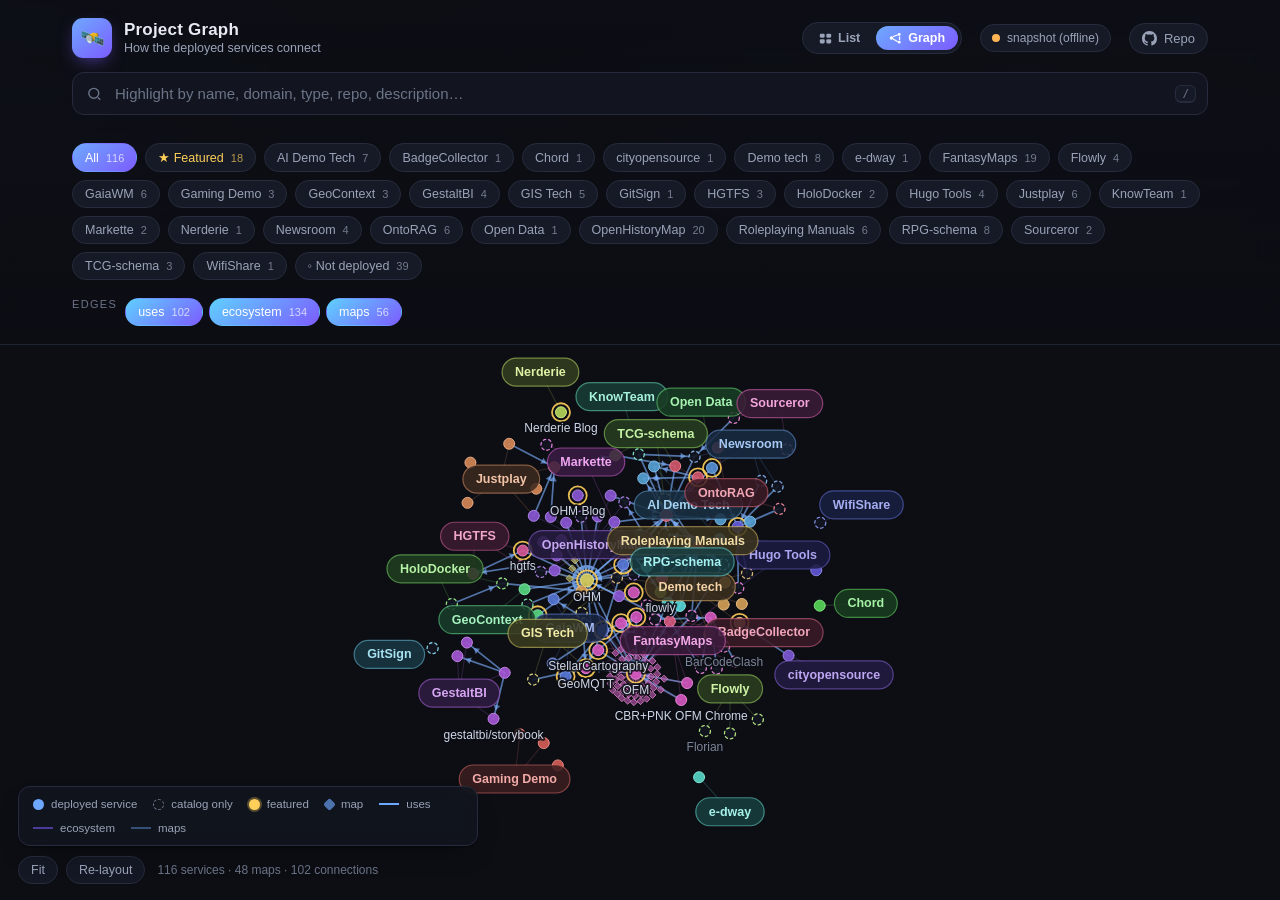
==== commit dc2c18bc: "chore: refresh deployed-projects snapshot" ====
--- a/graph.html
+++ b/graph.html
@@ -548,6 +548,45 @@
   },
   {
     "name": "",
+    "domain": "https://ingmmo.com/citysim",
+    "ecosystem": "Gaming Demo",
+    "service": "Citysim",
+    "be": "",
+    "fe": "",
+    "others": "",
+    "description": "",
+    "forward": "",
+    "attention": "ok",
+    "featured": ""
+  },
+  {
+    "name": "",
+    "domain": "https://ingmmo.com/openfactor",
+    "ecosystem": "Gaming Demo",
+    "service": "Openfactor",
+    "be": "",
+    "fe": "",
+    "others": "",
+    "description": "",
+    "forward": "",
+    "attention": "ok",
+    "featured": ""
+  },
+  {
+    "name": "",
+    "domain": "https://ingmmo.com/pachino64",
+    "ecosystem": "Gaming Demo",
+    "service": "Pachino64",
+    "be": "",
+    "fe": "",
+    "others": "",
+    "description": "",
+    "forward": "",
+    "attention": "ok",
+    "featured": ""
+  },
+  {
+    "name": "",
     "domain": "geocontext.info",
     "ecosystem": "GeoContext",
     "service": "geocontext",
@@ -2295,6 +2334,36 @@
     "subtype": "",
     "package": "",
     "ecosystem": "",
+    "uses": "",
+    "repo": "",
+    "description": ""
+  },
+  {
+    "name": "Citysim",
+    "type": "SPA, Desktop",
+    "subtype": "",
+    "package": "",
+    "ecosystem": "Gaming Demo",
+    "uses": "",
+    "repo": "",
+    "description": ""
+  },
+  {
+    "name": "Openfactor",
+    "type": "SPA",
+    "subtype": "",
+    "package": "",
+    "ecosystem": "Gaming Demo",
+    "uses": "",
+    "repo": "",
+    "description": ""
+  },
+  {
+    "name": "Pachino64",
+    "type": "SPA",
+    "subtype": "",
+    "package": "",
+    "ecosystem": "Gaming Demo",
     "uses": "",
     "repo": "",
     "description": ""
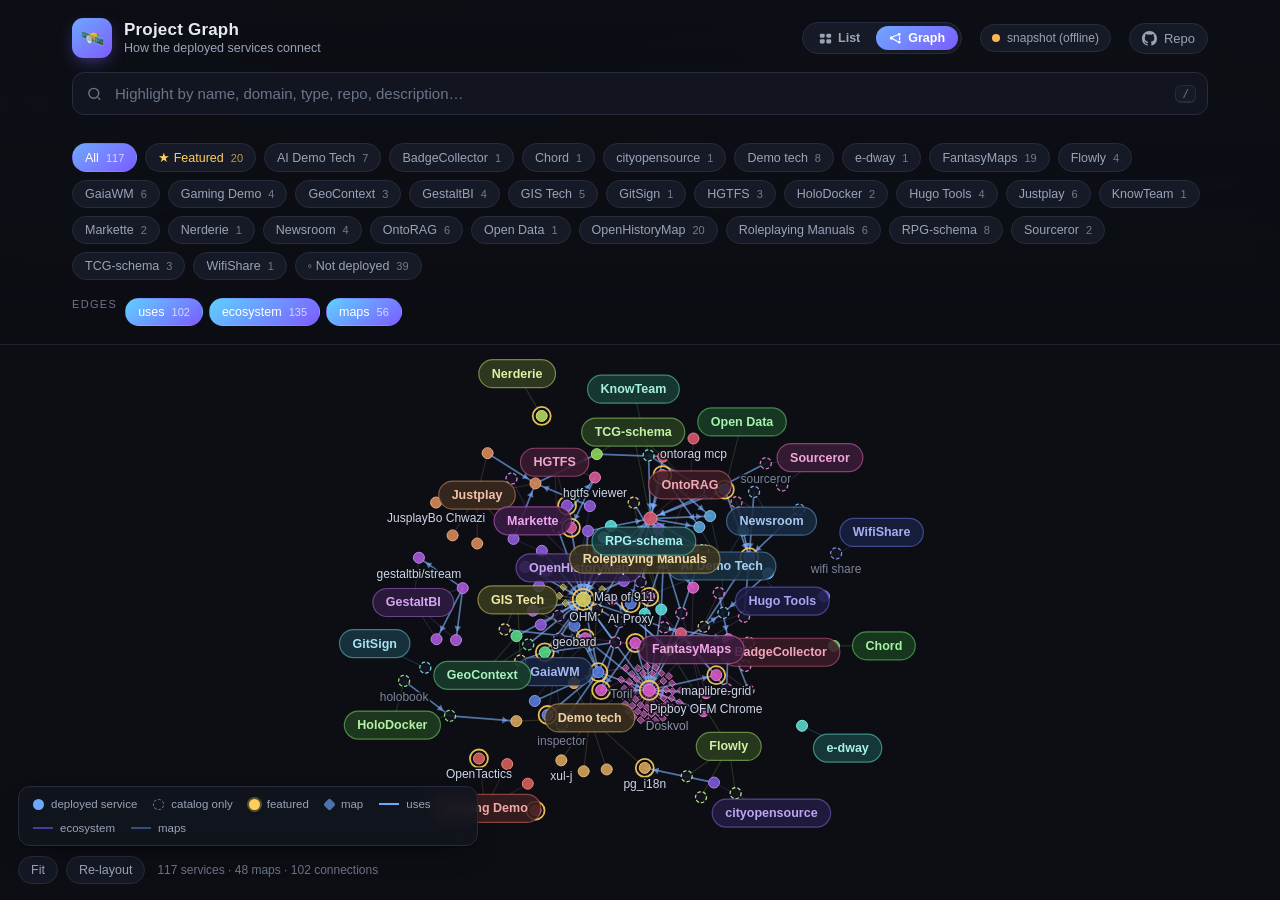
==== commit 3923a9ff: "chore: refresh deployed-projects snapshot" ====
--- a/graph.html
+++ b/graph.html
@@ -557,7 +557,7 @@
     "description": "",
     "forward": "",
     "attention": "ok",
-    "featured": ""
+    "featured": "yes"
   },
   {
     "name": "",
@@ -571,6 +571,19 @@
     "forward": "",
     "attention": "ok",
     "featured": ""
+  },
+  {
+    "name": "",
+    "domain": "https://ingmmo.com/opentactics",
+    "ecosystem": "Gaming Demo",
+    "service": "OpenTactics",
+    "be": "",
+    "fe": "GH Pages",
+    "others": "",
+    "description": "",
+    "forward": "",
+    "attention": "ok",
+    "featured": "yes"
   },
   {
     "name": "",
@@ -2360,6 +2373,16 @@
   },
   {
     "name": "Pachino64",
+    "type": "SPA",
+    "subtype": "",
+    "package": "",
+    "ecosystem": "Gaming Demo",
+    "uses": "",
+    "repo": "",
+    "description": ""
+  },
+  {
+    "name": "OpenTactics",
     "type": "SPA",
     "subtype": "",
     "package": "",
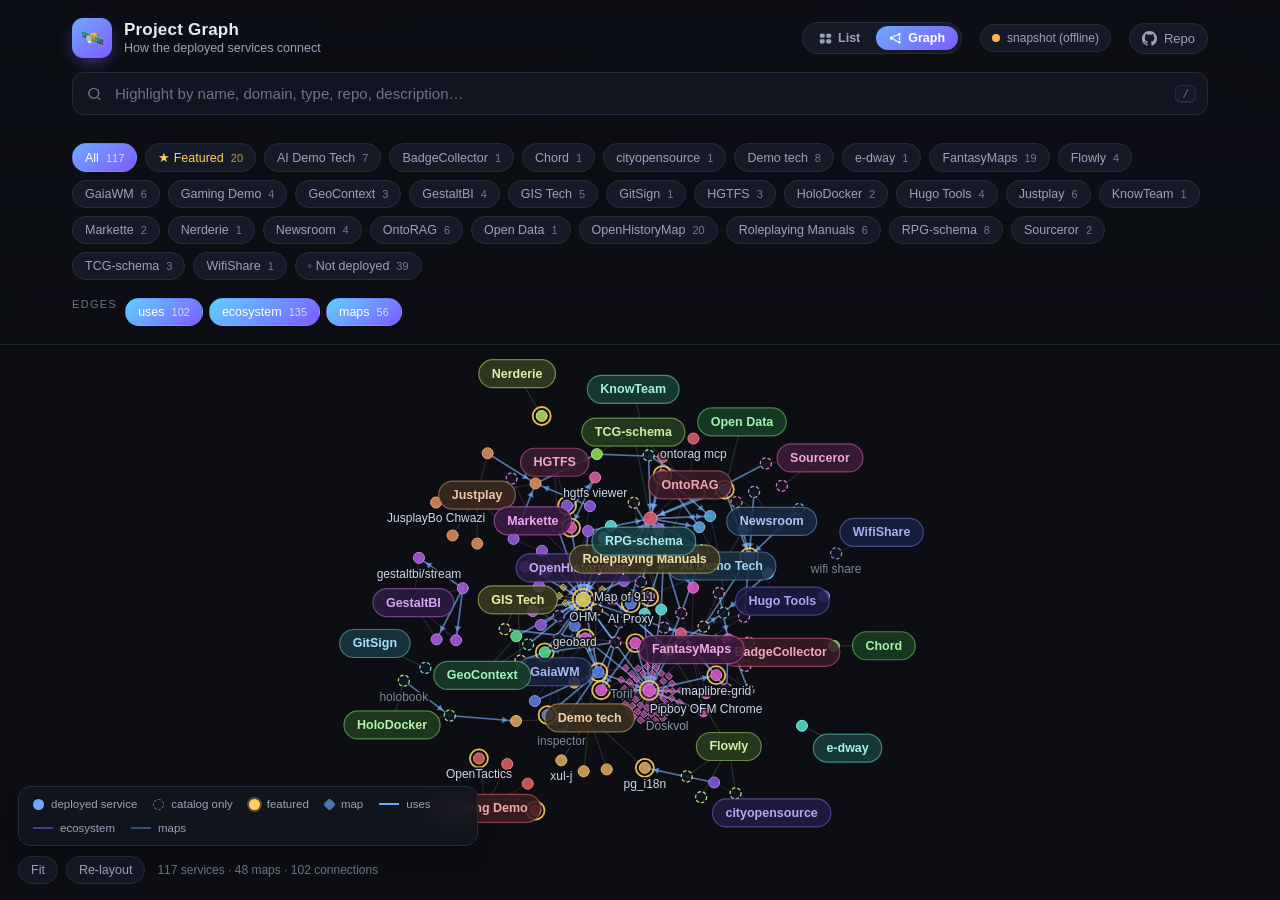
==== commit 1b1b55cb: "chore: refresh deployed-projects snapshot" ====
--- a/graph.html
+++ b/graph.html
@@ -552,7 +552,7 @@
     "ecosystem": "Gaming Demo",
     "service": "Citysim",
     "be": "",
-    "fe": "",
+    "fe": "GH Pages",
     "others": "",
     "description": "",
     "forward": "",
@@ -565,7 +565,7 @@
     "ecosystem": "Gaming Demo",
     "service": "Openfactor",
     "be": "",
-    "fe": "",
+    "fe": "GH Pages",
     "others": "",
     "description": "",
     "forward": "",
@@ -591,7 +591,7 @@
     "ecosystem": "Gaming Demo",
     "service": "Pachino64",
     "be": "",
-    "fe": "",
+    "fe": "GH Pages",
     "others": "",
     "description": "",
     "forward": "",
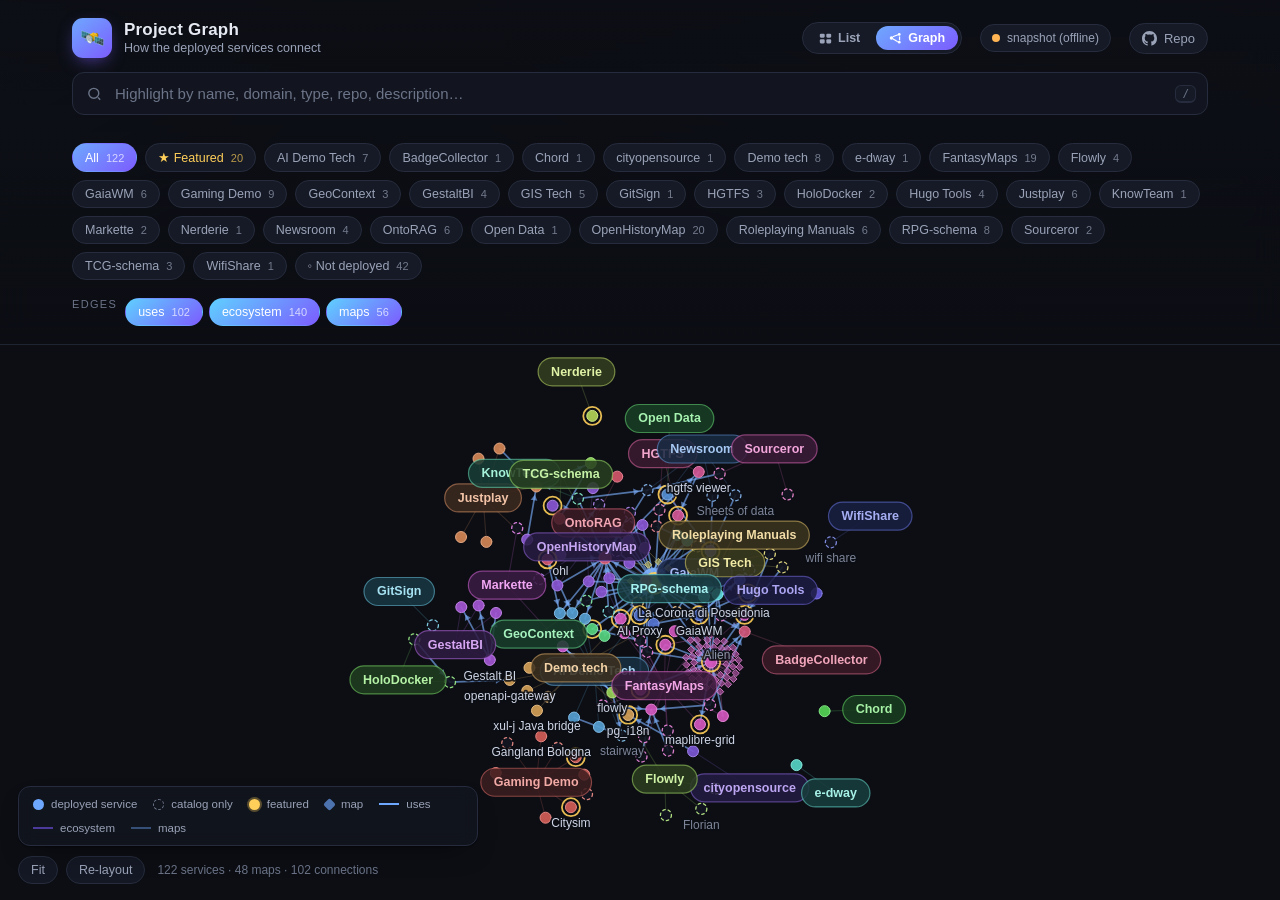
==== commit 72fda82c: "chore: refresh deployed-projects snapshot" ====
--- a/graph.html
+++ b/graph.html
@@ -561,6 +561,32 @@
   },
   {
     "name": "",
+    "domain": "https://ingmmo.com/lilienstern",
+    "ecosystem": "Gaming Demo",
+    "service": "Lilienstern",
+    "be": "",
+    "fe": "GH Pages",
+    "others": "",
+    "description": "",
+    "forward": "",
+    "attention": "ok",
+    "featured": ""
+  },
+  {
+    "name": "",
+    "domain": "https://ingmmo.com/lilienstern/gangland-bologna",
+    "ecosystem": "Gaming Demo",
+    "service": "Gangland Bologna",
+    "be": "",
+    "fe": "GH Pages",
+    "others": "",
+    "description": "",
+    "forward": "",
+    "attention": "ok",
+    "featured": ""
+  },
+  {
+    "name": "",
     "domain": "https://ingmmo.com/openfactor",
     "ecosystem": "Gaming Demo",
     "service": "Openfactor",
@@ -2384,6 +2410,56 @@
   {
     "name": "OpenTactics",
     "type": "SPA",
+    "subtype": "",
+    "package": "",
+    "ecosystem": "Gaming Demo",
+    "uses": "",
+    "repo": "",
+    "description": ""
+  },
+  {
+    "name": "Lilienstern",
+    "type": "Library",
+    "subtype": "",
+    "package": "",
+    "ecosystem": "Gaming Demo",
+    "uses": "",
+    "repo": "",
+    "description": ""
+  },
+  {
+    "name": "Gangland Bologna",
+    "type": "SPA",
+    "subtype": "",
+    "package": "",
+    "ecosystem": "Gaming Demo",
+    "uses": "",
+    "repo": "",
+    "description": ""
+  },
+  {
+    "name": "Marches",
+    "type": "SPA",
+    "subtype": "",
+    "package": "",
+    "ecosystem": "Gaming Demo",
+    "uses": "",
+    "repo": "",
+    "description": ""
+  },
+  {
+    "name": "Italia 1720",
+    "type": "SPA",
+    "subtype": "",
+    "package": "",
+    "ecosystem": "Gaming Demo",
+    "uses": "",
+    "repo": "",
+    "description": ""
+  },
+  {
+    "name": "Glassbox",
+    "type": "Library",
     "subtype": "",
     "package": "",
     "ecosystem": "Gaming Demo",
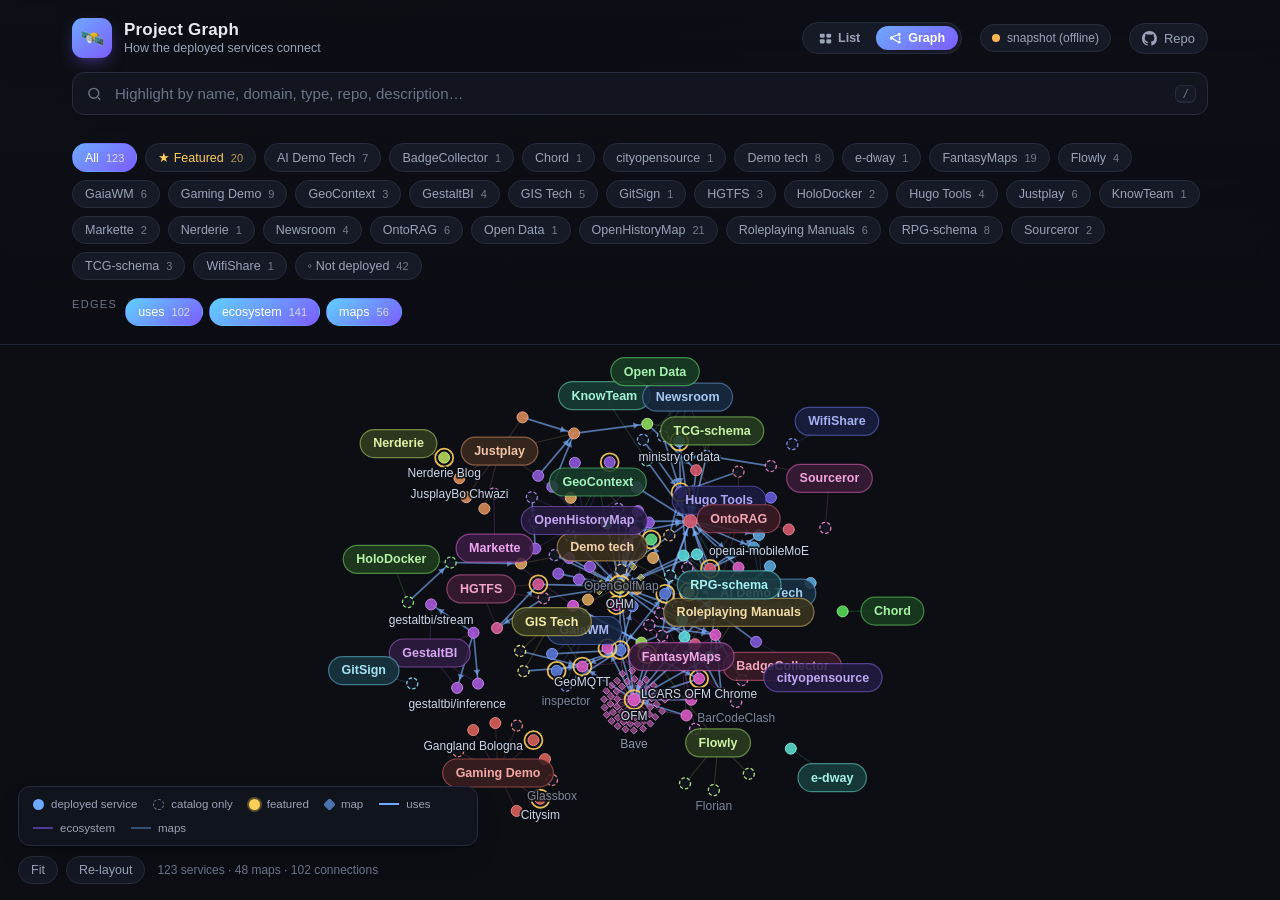
==== commit e54c3266: "chore: refresh deployed-projects snapshot" ====
--- a/graph.html
+++ b/graph.html
@@ -1003,6 +1003,19 @@
   },
   {
     "name": "",
+    "domain": "https://www.openhistorymap.org/strata",
+    "ecosystem": "OpenHistoryMap",
+    "service": "Strata",
+    "be": "",
+    "fe": "GH Pages",
+    "others": "",
+    "description": "",
+    "forward": "",
+    "attention": "ok",
+    "featured": ""
+  },
+  {
+    "name": "",
     "domain": "ideas.ofancientrome.org",
     "ecosystem": "OpenHistoryMap",
     "service": "ideas.ofancientrome.org",
@@ -2463,6 +2476,16 @@
     "subtype": "",
     "package": "",
     "ecosystem": "Gaming Demo",
+    "uses": "",
+    "repo": "",
+    "description": ""
+  },
+  {
+    "name": "Strata",
+    "type": "SPA, Webfront",
+    "subtype": "",
+    "package": "",
+    "ecosystem": "OpenHistoryMap",
     "uses": "",
     "repo": "",
     "description": ""
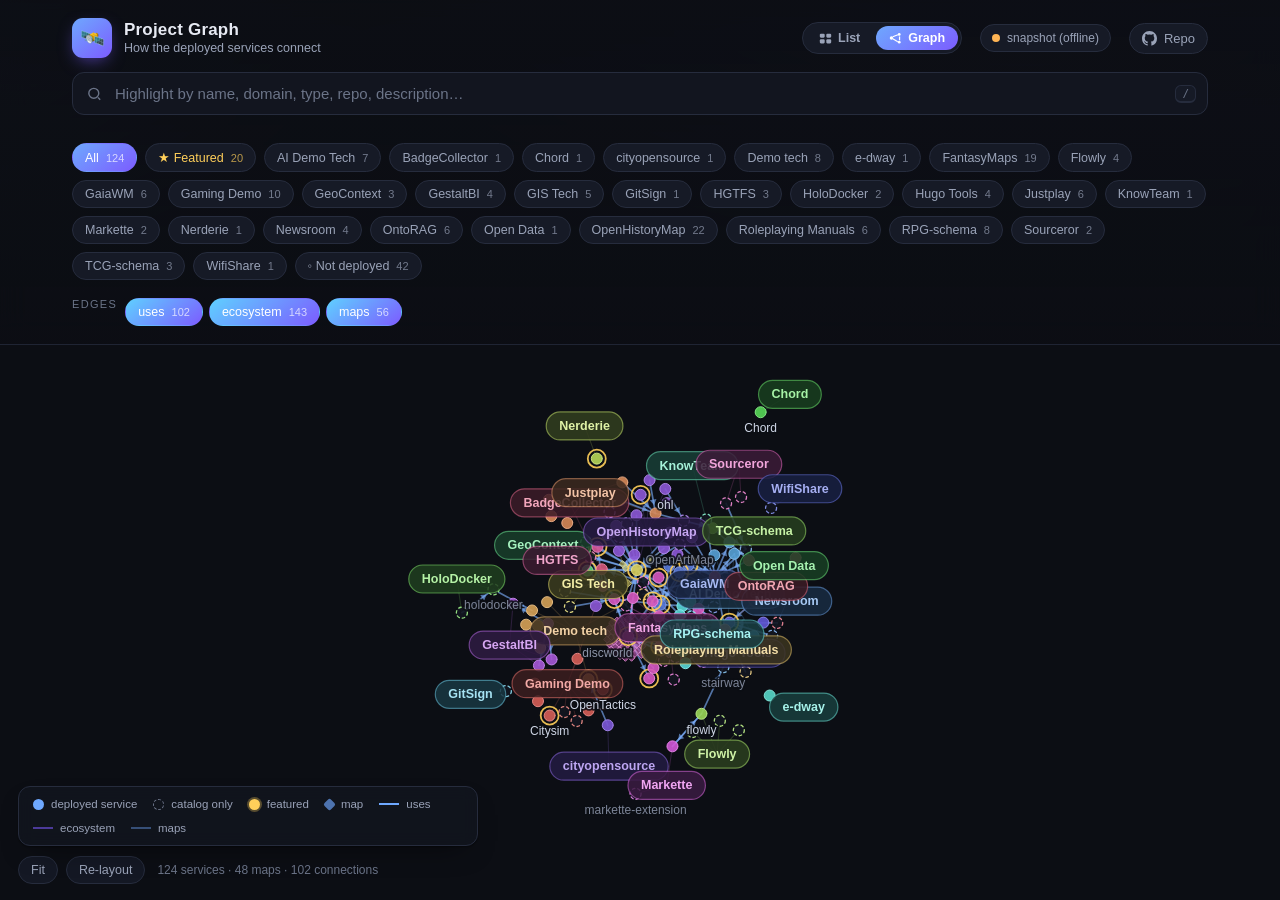
==== commit 0fce2f75: "chore: refresh deployed-projects snapshot" ====
--- a/graph.html
+++ b/graph.html
@@ -990,6 +990,19 @@
   },
   {
     "name": "",
+    "domain": "https://empires.ofthepast.org",
+    "ecosystem": "OpenHistoryMap",
+    "service": "Ovian",
+    "be": "Server",
+    "fe": "GH Pages",
+    "others": "",
+    "description": "",
+    "forward": "",
+    "attention": "ok",
+    "featured": ""
+  },
+  {
+    "name": "",
     "domain": "https://www.openhistorymap.org/cited-geojson/",
     "ecosystem": "OpenHistoryMap",
     "service": "cited-geojson",
@@ -2486,6 +2499,16 @@
     "subtype": "",
     "package": "",
     "ecosystem": "OpenHistoryMap",
+    "uses": "",
+    "repo": "",
+    "description": ""
+  },
+  {
+    "name": "Ovian",
+    "type": "SPA, Backend",
+    "subtype": "",
+    "package": "",
+    "ecosystem": "OpenHistoryMap, Gaming Demo",
     "uses": "",
     "repo": "",
     "description": ""
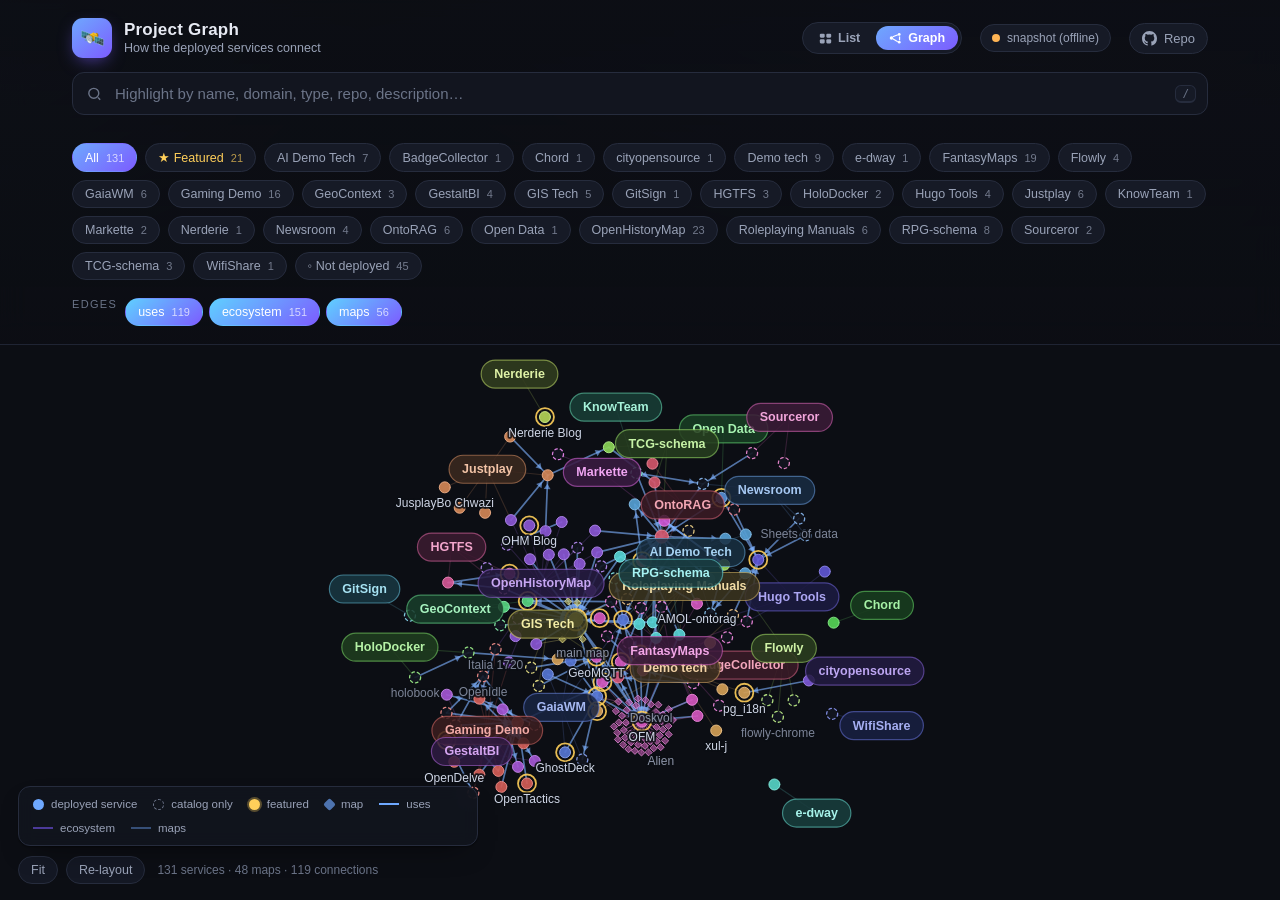
==== commit d4ffe5fe: "chore: refresh deployed-projects snapshot" ====
--- a/graph.html
+++ b/graph.html
@@ -288,6 +288,19 @@
   },
   {
     "name": "",
+    "domain": "https://ingmmo.com/openpiano",
+    "ecosystem": "Demo tech",
+    "service": "OpenPiano",
+    "be": "",
+    "fe": "GH Pages",
+    "others": "",
+    "description": "",
+    "forward": "",
+    "attention": "ok",
+    "featured": "yes"
+  },
+  {
+    "name": "",
     "domain": "https://ingmmo.com/pg_i18n/",
     "ecosystem": "Demo tech",
     "service": "pg_i18n",
@@ -579,6 +592,45 @@
     "service": "Gangland Bologna",
     "be": "",
     "fe": "GH Pages",
+    "others": "",
+    "description": "",
+    "forward": "",
+    "attention": "ok",
+    "featured": ""
+  },
+  {
+    "name": "",
+    "domain": "https://ingmmo.com/openachievements",
+    "ecosystem": "Gaming Demo",
+    "service": "OpenAchievements",
+    "be": "",
+    "fe": "",
+    "others": "",
+    "description": "",
+    "forward": "",
+    "attention": "ok",
+    "featured": ""
+  },
+  {
+    "name": "",
+    "domain": "https://ingmmo.com/opendelve",
+    "ecosystem": "Gaming Demo",
+    "service": "OpenDelve",
+    "be": "",
+    "fe": "",
+    "others": "",
+    "description": "",
+    "forward": "",
+    "attention": "ok",
+    "featured": ""
+  },
+  {
+    "name": "",
+    "domain": "https://ingmmo.com/opendorf",
+    "ecosystem": "Gaming Demo",
+    "service": "OpenDorf",
+    "be": "",
+    "fe": "",
     "others": "",
     "description": "",
     "forward": "",
@@ -2409,7 +2461,7 @@
     "subtype": "",
     "package": "",
     "ecosystem": "Gaming Demo",
-    "uses": "",
+    "uses": "Glassbox, OpenAchievements",
     "repo": "",
     "description": ""
   },
@@ -2419,7 +2471,7 @@
     "subtype": "",
     "package": "",
     "ecosystem": "Gaming Demo",
-    "uses": "",
+    "uses": "OpenAchievements",
     "repo": "",
     "description": ""
   },
@@ -2429,7 +2481,7 @@
     "subtype": "",
     "package": "",
     "ecosystem": "Gaming Demo",
-    "uses": "",
+    "uses": "OpenAchievements",
     "repo": "",
     "description": ""
   },
@@ -2439,7 +2491,7 @@
     "subtype": "",
     "package": "",
     "ecosystem": "Gaming Demo",
-    "uses": "",
+    "uses": "OpenAchievements",
     "repo": "",
     "description": ""
   },
@@ -2459,7 +2511,7 @@
     "subtype": "",
     "package": "",
     "ecosystem": "Gaming Demo",
-    "uses": "",
+    "uses": "Lilienstern",
     "repo": "",
     "description": ""
   },
@@ -2469,7 +2521,7 @@
     "subtype": "",
     "package": "",
     "ecosystem": "Gaming Demo",
-    "uses": "",
+    "uses": "Lilienstern",
     "repo": "",
     "description": ""
   },
@@ -2478,8 +2530,8 @@
     "type": "SPA",
     "subtype": "",
     "package": "",
-    "ecosystem": "Gaming Demo",
-    "uses": "",
+    "ecosystem": "Gaming Demo, OpenHistoryMap",
+    "uses": "Lilienstern",
     "repo": "",
     "description": ""
   },
@@ -2510,6 +2562,76 @@
     "package": "",
     "ecosystem": "OpenHistoryMap, Gaming Demo",
     "uses": "",
+    "repo": "",
+    "description": ""
+  },
+  {
+    "name": "OpenPiano",
+    "type": "Webfront",
+    "subtype": "",
+    "package": "",
+    "ecosystem": "Demo tech",
+    "uses": "",
+    "repo": "",
+    "description": ""
+  },
+  {
+    "name": "OpenAchievements",
+    "type": "Library",
+    "subtype": "",
+    "package": "",
+    "ecosystem": "Gaming Demo",
+    "uses": "BadgeCollector",
+    "repo": "",
+    "description": ""
+  },
+  {
+    "name": "OpenDorf",
+    "type": "Webfront",
+    "subtype": "",
+    "package": "",
+    "ecosystem": "Gaming Demo",
+    "uses": "OpenAchievements, OpenInn",
+    "repo": "",
+    "description": ""
+  },
+  {
+    "name": "OpenDelve",
+    "type": "Webfront",
+    "subtype": "",
+    "package": "",
+    "ecosystem": "Gaming Demo",
+    "uses": "OpenAchievements",
+    "repo": "",
+    "description": ""
+  },
+  {
+    "name": "OpenInn",
+    "type": "Webfront, Library",
+    "subtype": "",
+    "package": "",
+    "ecosystem": "Gaming Demo",
+    "uses": "OpenAchievements, OpenIdle",
+    "repo": "",
+    "description": ""
+  },
+  {
+    "name": "OpenIdle",
+    "type": "Webfront, Library",
+    "subtype": "",
+    "package": "",
+    "ecosystem": "Gaming Demo",
+    "uses": "OpenAchievements",
+    "repo": "",
+    "description": ""
+  },
+  {
+    "name": "Spark",
+    "type": "Webfront",
+    "subtype": "",
+    "package": "",
+    "ecosystem": "Gaming Demo",
+    "uses": "OpenAchievements, OpenIdle",
     "repo": "",
     "description": ""
   }
